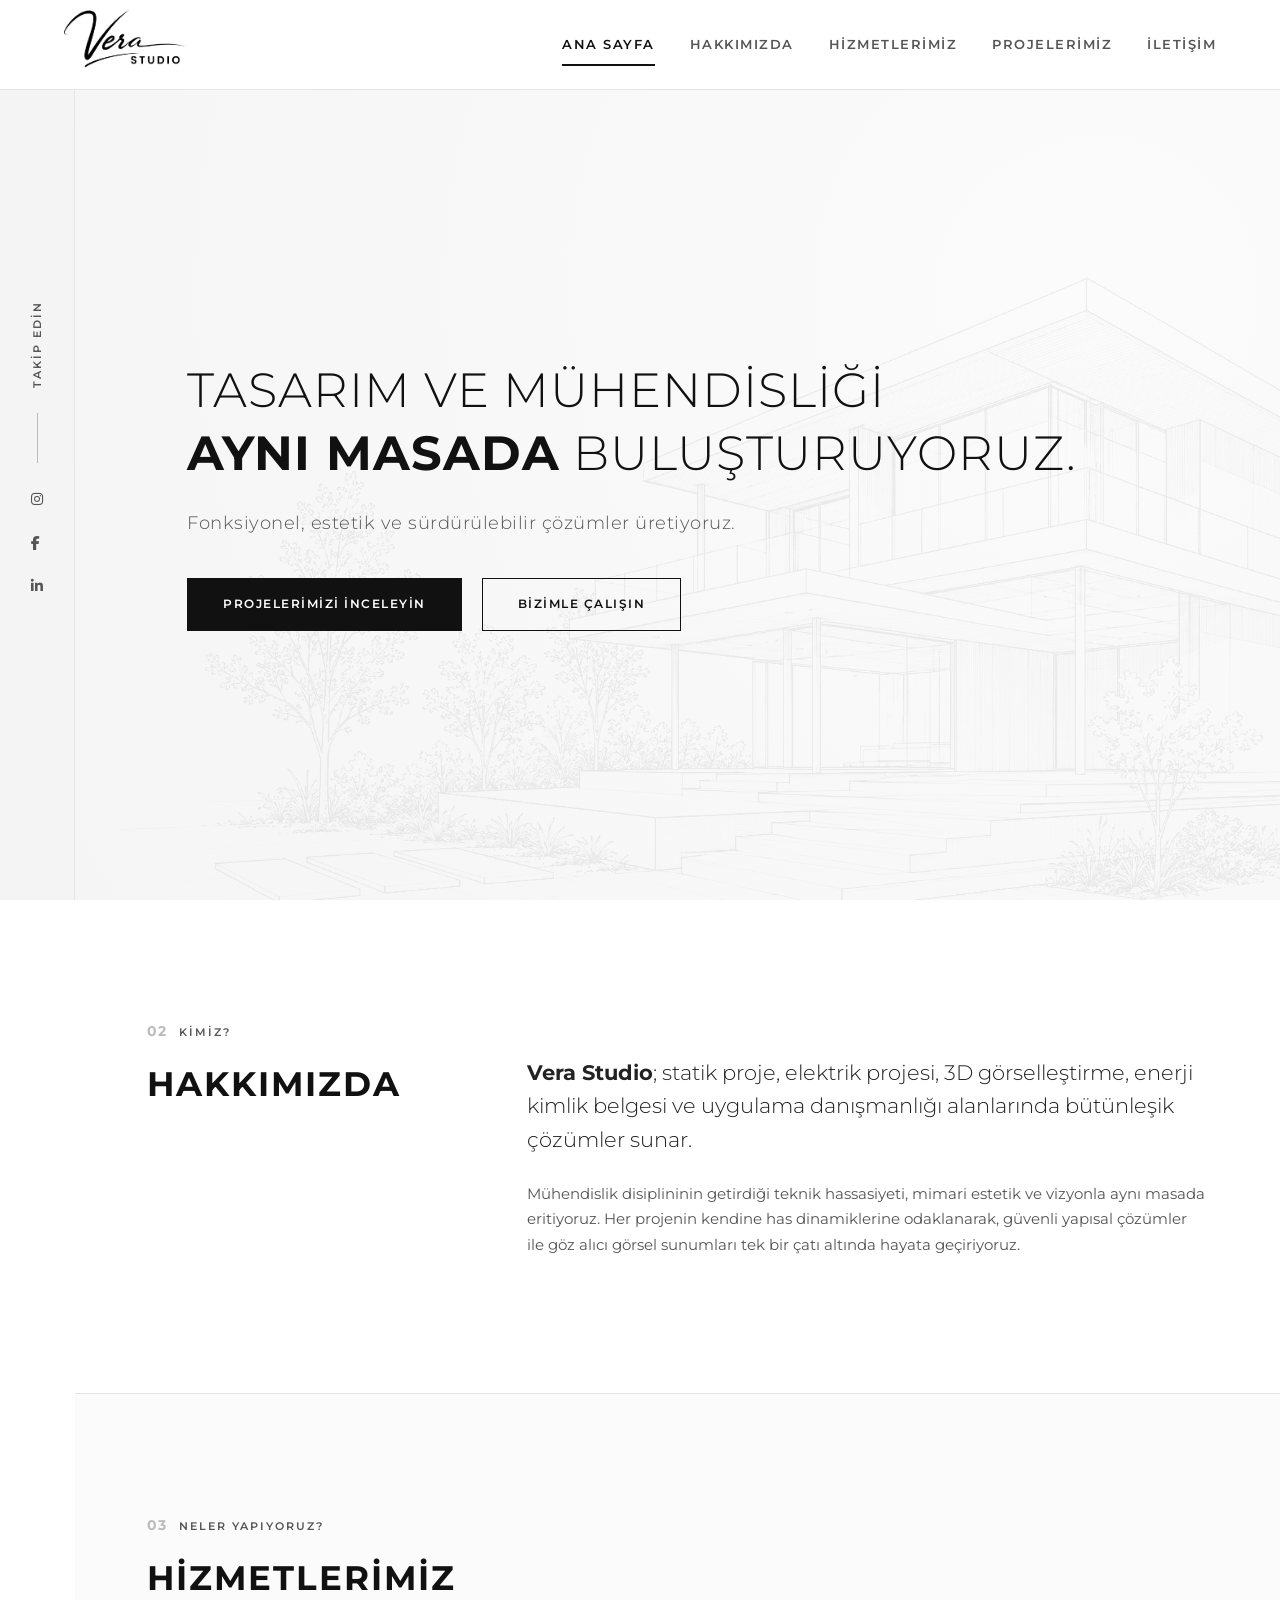
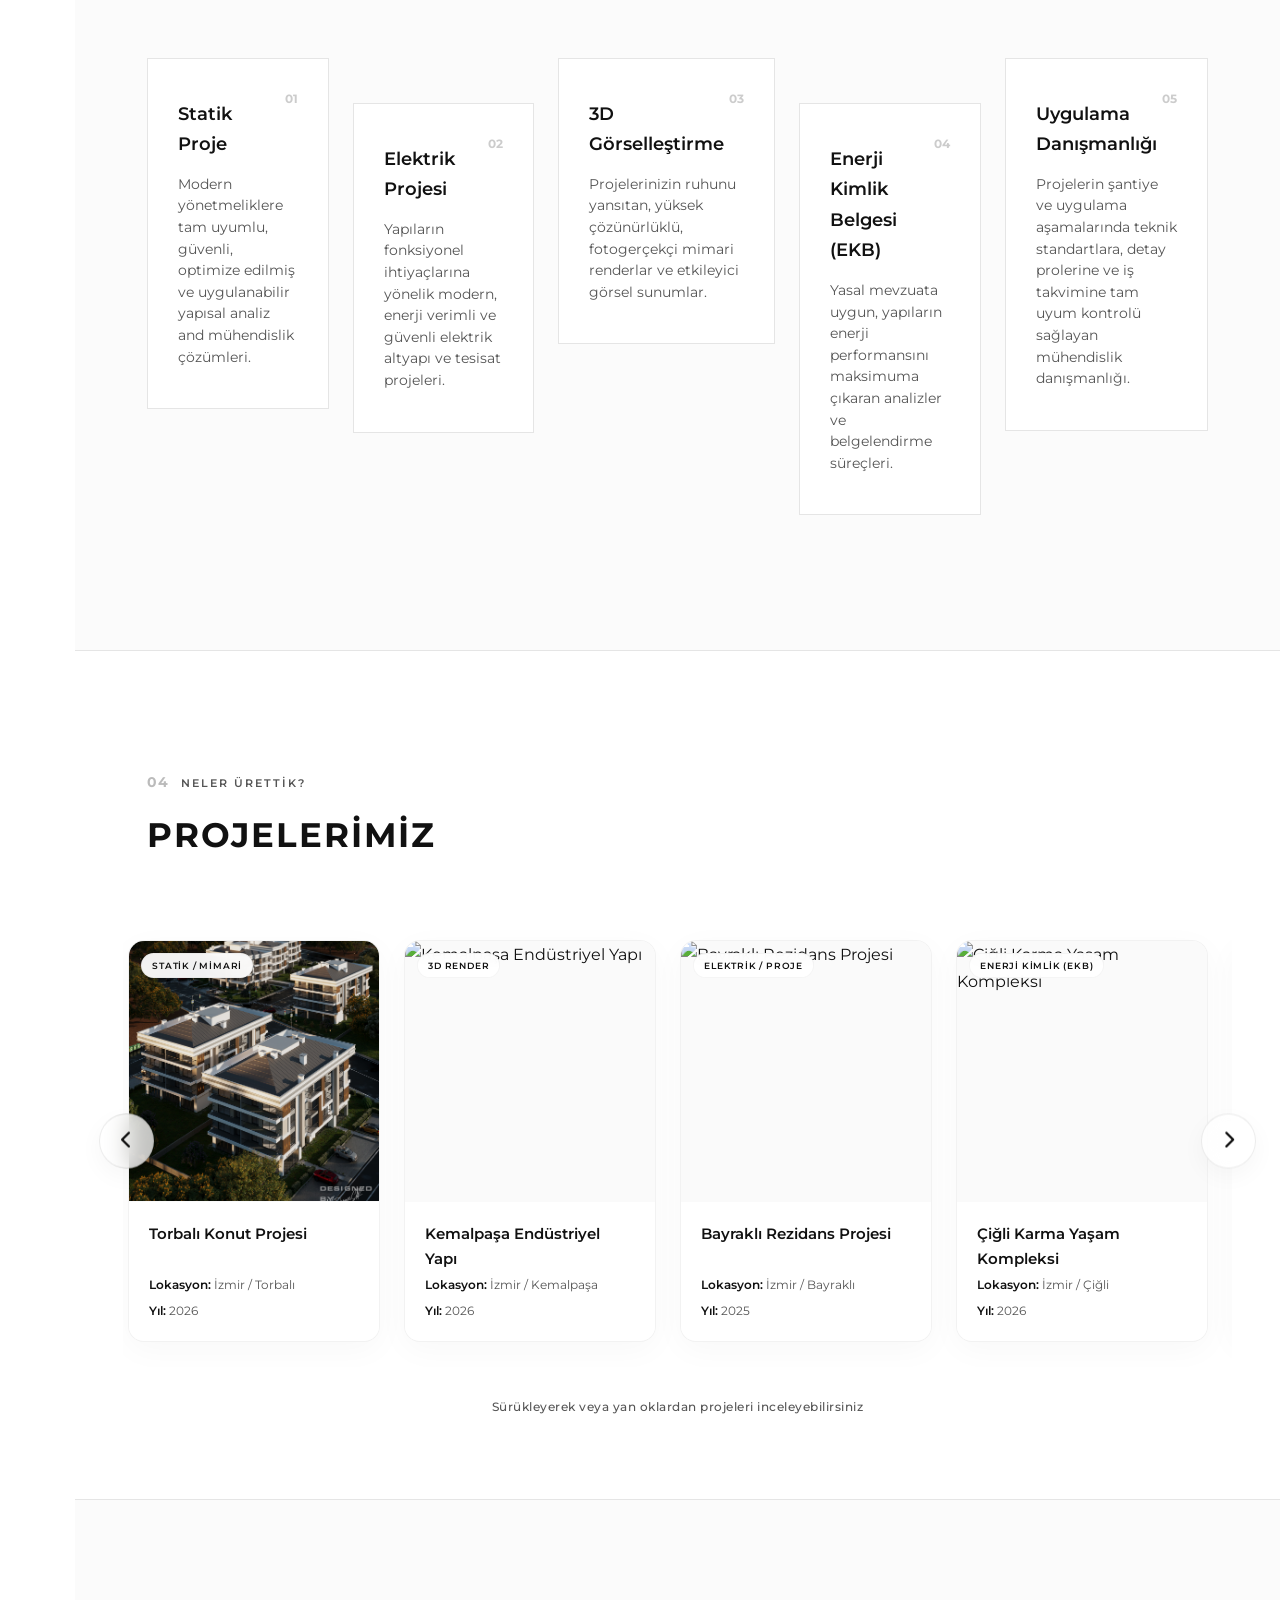
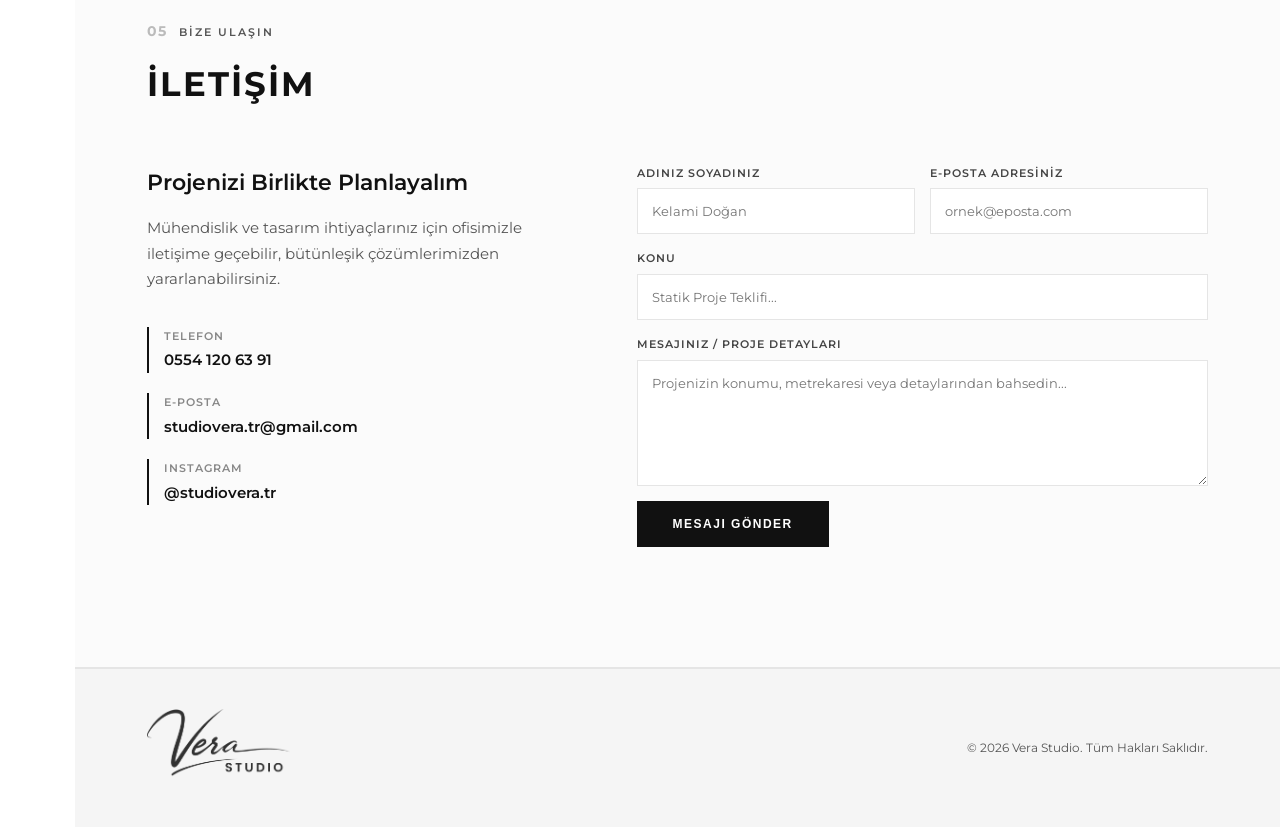
==== index.html @ e57bd996 "cera" ====
<!DOCTYPE html>
<html lang="tr">

<head>
    <meta charset="UTF-8">
    <meta name="viewport" content="width=device-width, initial-scale=1.0, maximum-scale=5.0, minimum-scale=1.0">
    <title>Vera Studio | Entegre Tasarım ve Mühendislik Çözümleri</title>
    <!-- Profesyonel Tipografi İçin Google Fonts -->
    <link rel="preconnect" href="https://fonts.googleapis.com">
    <link rel="preconnect" href="https://fonts.gstatic.com" crossorigin>
    <link href="https://fonts.googleapis.com/css2?family=Montserrat:wght=300;400;500;600;700&family=Playfair+Display:ital,wght@0,400;0,600;1,400&display=swap" rel="stylesheet">
    <!-- İkonlar İçin FontAwesome -->
    <link rel="stylesheet" href="https://cdnjs.cloudflare.com/ajax/libs/font-awesome/6.4.0/css/all.min.css">
    <!-- Harici CSS Bağlantısı -->
    <link rel="stylesheet" href="styles.css"> </head>

<body>
    <header class="navbar">
    <div class="navbar-container">
        <a href="#home" class="navbar-logo" id="logo-link"> 
            <img src="vera.png" alt="Vera Studio Logo" class="logo-img"> 
        </a>
        
        <nav class="navbar-menu"> 
            <a href="#home" class="active">Ana Sayfa</a> 
            <a href="#about">Hakkımızda</a> 
            <a href="#services">Hizmetlerimiz</a> 
            <a href="#projects">Projelerimiz</a> 
            <a href="#contact">İletişim</a> 
        </nav>

        <button class="hamburger" id="hamburger">
            <span></span>
            <span></span>
            <span></span>
        </button>
    </div>
</header>

   <nav class="mobile-menu" id="mobile-menu">
    <a href="#home">Ana Sayfa</a>
    <a href="#about">Hakkımızda</a>
    <a href="#services">Hizmetlerimiz</a>
    <a href="#projects">Projelerimiz</a>
    <a href="#contact">İletişim</a>
</nav>

<aside class="left-social-sidebar">
    <div class="sidebar-social-wrapper"> 
        <span>Takip Edin</span>
        <div class="divider"></div>
        <div class="social-icons"> 
            <a href="https://instagram.com/studiovera.tr" target="_blank"><i class="fa-brands fa-instagram"></i></a> 
            <a href="https://facebook.com" target="_blank"><i class="fa-brands fa-facebook-f"></i></a> 
            <a href="https://linkedin.com" target="_blank"><i class="fa-brands fa-linkedin-in"></i></a> 
        </div>
    </div>
</aside>
    <!-- Ana İçerik Alanı -->
    <main class="main-wrapper">
       <section id="home" class="hero-section hero-bg-container">
    <div class="hero-line-art">
        <img src="assets/genel/hero.png" alt="Vera Studio Line Art">
    </div>

    <div class="container hero-content relative-container">
        <h1>TASARIM VE MÜHENDİSLİĞİ <br><span class="highlight">AYNI MASADA</span> BULUŞTURUYORUZ.</h1>
        <p>Fonksiyonel, estetik ve sürdürülebilir çözümler üretiyoruz.</p>
        <div class="hero-actions"> 
            <a href="#projects" class="btn btn-primary">Projelerimizi İnceleyin</a> 
            <a href="#contact" class="btn btn-secondary">Bizimle Çalışın</a> 
        </div>
    </div>
</section>

        <!-- Hakkımızda Bölümü -->
        <section id="about" class="about-section">
            <div class="container">
                <div class="section-meta"> <span class="section-number">02</span> <span class="section-tagline">Kimiz?</span> </div>
                <div class="about-grid">
                    <div class="about-title-area">
                        <h2>HAKKIMIZDA</h2> </div>
                    <div class="about-text-area">
                        <p class="lead-text"> <strong>Vera Studio</strong>; statik proje, elektrik projesi, 3D görselleştirme, enerji kimlik belgesi ve uygulama danışmanlığı alanlarında bütünleşik çözümler sunar. </p>
                        <p> Mühendislik disiplininin getirdiği teknik hassasiyeti, mimari estetik ve vizyonla aynı masada eritiyoruz. Her projenin kendine has dinamiklerine odaklanarak, güvenli yapısal çözümler ile göz alıcı görsel sunumları tek bir çatı altında hayata geçiriyoruz. </p>
                    </div>
                </div>
            </div>
        </section>
        <!-- Hizmetlerimiz Bölümü -->
        <section id="services" class="services-section">
            <div class="container">
                <div class="section-meta"> <span class="section-number">03</span> <span class="section-tagline">Neler Yapıyoruz?</span> </div>
                <h2>HİZMETLERİMİZ</h2>
                <div class="services-grid">
                    <div class="service-card text-up">
                        <div class="service-icon">01</div>
                        <h3>Statik Proje</h3>
                        <p>Modern yönetmeliklere tam uyumlu, güvenli, optimize edilmiş ve uygulanabilir yapısal analiz and mühendislik çözümleri.</p>
                    </div>
                    <div class="service-card text-down">
                        <div class="service-icon">02</div>
                        <h3>Elektrik Projesi</h3>
                        <p>Yapıların fonksiyonel ihtiyaçlarına yönelik modern, enerji verimli ve güvenli elektrik altyapı ve tesisat projeleri.</p>
                    </div>
                    <div class="service-card text-up">
                        <div class="service-icon">03</div>
                        <h3>3D Görselleştirme</h3>
                        <p>Projelerinizin ruhunu yansıtan, yüksek çözünürlüklü, fotogerçekçi mimari renderlar ve etkileyici görsel sunumlar.</p>
                    </div>
                    <div class="service-card text-down">
                        <div class="service-icon">04</div>
                        <h3>Enerji Kimlik Belgesi (EKB)</h3>
                        <p>Yasal mevzuata uygun, yapıların enerji performansını maksimuma çıkaran analizler ve belgelendirme süreçleri.</p>
                    </div>
                    <div class="service-card text-up">
                        <div class="service-icon">05</div>
                        <h3>Uygulama Danışmanlığı</h3>
                        <p>Projelerin şantiye ve uygulama aşamalarında teknik standartlara, detay prolerine ve iş takvimine tam uyum kontrolü sağlayan mühendislik danışmanlığı.</p>
                    </div>
                </div>
            </div>
        </section>
        <!-- Projelerimiz Bölümü -->
           
             <section id="projects" class="projects-section">
            <div class="container-fluid-carousel">
                <div class="container-meta-wrapper">
                    <div class="section-meta"> <span class="section-number">04</span> <span class="section-tagline">Neler Ürettik?</span> </div>
                  
                      <h2>PROJELERİMİZ</h2> </div>
                <div class="carousel-master-container">
                    <button class="side-ctrl-btn left-arrow" id="prevBtn" aria-label="Önceki Projeler"> <i class="fa-solid fa-chevron-left"></i> </button>
                    <div class="carousel-viewport" id="carouselViewport">
                        <div class="carousel-track" id="projectTrack">
                            <div class="project-card-premium" data-id="p1" data-title="Torbalı Konut Projesi" data-category="Statik / Mimari" data-location="İzmir / Torbalı" data-year="2026" data-scope="Statik Modelleme & Cephe Vizyonu" data-desc="Bu projede modern deprem yönetmeliklerine tam uyumlu gelişmiş betonarme taşıyıcı sistem analizleri yapılmıştır. Eş zamanlı olarak estetik ve fonksiyonelliği harmanlayan cephe tasarımı geliştirilmiştir." data-images="assets/projects/p1/p1-1.png, assets/projects/p1/p1-2.png, assets/projects/p1/p1-3.png">
                                <div class="card-image-slot">
                                    <div class="premium-placeholder"></div> <span class="premium-tag">Statik / Mimari</span> </div>
                                <div class="card-details-slot">
                                    <h3>Torbalı Konut Projesi</h3>
                                    <div class="project-meta-specs">
                                        <div class="spec-item"><span class="spec-label">Lokasyon:</span> İzmir / Torbalı</div>
                                        <div class="spec-item"><span class="spec-label">Yıl:</span> 2026</div>
                                    </div>
                                    <div class="project-card-overlay"> <span class="btn-details">Detaylar</span> </div>
                                </div>
                            </div>
                            <div class="project-card-premium" data-id="p2" data-title="Kemalpaşa Endüstriyel Yapı" data-category="3D Render" data-location="İzmir / Kemalpaşa" data-year="2026" data-scope="Betonarme Analiz & Dış Cephe" data-desc="Endüstriyel tesis ihtiyaçlarına yönelik, geniş açıklıklara sahip optimize edilmiş taşıyıcı sistem tasarımı tamamlanmıştır. Corona ve Vray motorları kullanılarak fotogerçekçi çevre ve dış cephe görselleştirmeleri üretilmiştir." data-images="kemalpasa-1.jpg, kemalpasa-2.jpg">
                                <div class="card-image-slot">
                                    <div class="premium-placeholder"></div> <span class="premium-tag">3D Render</span> </div>
                                <div class="card-details-slot">
                                    <h3>Kemalpaşa Endüstriyel Yapı</h3>
                                    <div class="project-meta-specs">
                                        <div class="spec-item"><span class="spec-label">Lokasyon:</span> İzmir / Kemalpaşa</div>
                                        <div class="spec-item"><span class="spec-label">Yıl:</span> 2026</div>
                                    </div>
                                    <div class="project-card-overlay"> <span class="btn-details">Detaylar</span> </div>
                                </div>
                            </div>
                            <div class="project-card-premium" data-id="p3" data-title="Bayraklı Rezidans Projesi" data-category="Elektrik / Proje" data-location="İzmir / Bayraklı" data-year="2025" data-scope="Kuvvetli & Zayıf Akım Altyapısı" data-desc="Yüksek katlı rezidans bloğunun tüm kuvvetli akım, aydınlatma, yangın ihbar ve akıllı bina altyapı projeleri mühendislik standartlarına tam uyumlu ve enerji verimliliği odaklı olarak hazırlanmıştır." data-images="bayrakli-1.jpg">
                                <div class="card-image-slot">
                                    <div class="premium-placeholder"></div> <span class="premium-tag">Elektrik / Proje</span> </div>
                                <div class="card-details-slot">
                                    <h3>Bayraklı Rezidans Projesi</h3>
                                    <div class="project-meta-specs">
                                        <div class="spec-item"><span class="spec-label">Lokasyon:</span> İzmir / Bayraklı</div>
                                        <div class="spec-item"><span class="spec-label">Yıl:</span> 2025</div>
                                    </div>
                                    <div class="project-card-overlay"> <span class="btn-details">Detaylar</span> </div>
                                </div>
                            </div>
                            <div class="project-card-premium" data-id="p4" data-title="Çiğli Karma Yaşam Kompleksi" data-category="Enerji Kimlik (EKB)" data-location="İzmir / Çiğli" data-year="2026" data-scope="Bütünleşik EKB Belgelendirme" data-desc="Karma kullanımlı projenin yasal mevzuatlara tam uyumlu Enerji Kimlik Belgesi (EKB) süreçleri yönetilmiştir. Isı yalıtımı ve mekanik otomasyon sistemlerinin performans analizleri yapılarak belgelendirilmiştir." data-images="cigli-1.jpg, cigli-2.jpg, cigli-3.jpg, cigli-4.jpg">
                                <div class="card-image-slot">
                                    <div class="premium-placeholder"></div> <span class="premium-tag">Enerji Kimlik (EKB)</span> </div>
                                <div class="card-details-slot">
                                    <h3>Çiğli Karma Yaşam Kompleksi</h3>
                                    <div class="project-meta-specs">
                                        <div class="spec-item"><span class="spec-label">Lokasyon:</span> İzmir / Çiğli</div>
                                        <div class="spec-item"><span class="spec-label">Yıl:</span> 2026</div>
                                    </div>
                                    <div class="project-card-overlay"> <span class="btn-details">Detaylar</span> </div>
                                </div>
                            </div>
                            <div class="project-card-premium" data-id="p5" data-title="Balatçık Loft Yapısı" data-category="Uygulama / Mimari" data-location="İzmir / Balatçık" data-year="2025" data-scope="Şantiye Uygulama Danışmanlığı" data-desc="Tasarım aşamasından şantiye safhasına geçiş sürecinde; tüm detay projelerinin imalat standartlarına, statik raporlara ve mimari detaylara tam uyumu yerinde denetlenmiş ve teknik danışmanlık sağlanmıştır." data-images="balatcik-1.jpg, balatcik-2.jpg">
                                <div class="card-image-slot">
                                    <div class="premium-placeholder"></div> <span class="premium-tag">Uygulama / Mimari</span> </div>
                                <div class="card-details-slot">
                                    <h3>Balatçık Loft Yapısı</h3>
                                    <div class="project-meta-specs">
                                        <div class="spec-item"><span class="spec-label">Lokasyon:</span> İzmir / Balatçık</div>
                                        <div class="spec-item"><span class="spec-label">Yıl:</span> 2025</div>
                                    </div>
                                    <div class="project-card-overlay"> <span class="btn-details">Detaylar</span> </div>
                                </div>
                            </div>
                            <div class="project-card-premium" data-id="p6" data-title="Çamdibi Konsept Tasarımı" data-category="3D Görselleştirme" data-location="İzmir / Çamdibi" data-year="2026" data-scope="Fotogerçekçi İç & Dış Mekan Render" data-desc="Projenin tüm pazarlama faaliyetlerinde kullanılmak üzere üst düzey iç mekan mobilya yerleşimleri ve modern cephe malzeme detayları 3ds Max ve Corona Renderer ile kusursuzca modellenmiştir." data-images="camdibi-1.jpg, camdibi-2.jpg, camdibi-3.jpg">
                                <div class="card-image-slot">
                                    <div class="premium-placeholder"></div> <span class="premium-tag">3D Görselleştirme</span> </div>
                                <div class="card-details-slot">
                                    <h3>Çamdibi Konsept Tasarımı</h3>
                                    <div class="project-meta-specs">
                                        <div class="spec-item"><span class="spec-label">Lokasyon:</span> İzmir / Çamdibi</div>
                                        <div class="spec-item"><span class="spec-label">Yıl:</span> 2026</div>
                                    </div>
                                    <div class="project-card-overlay"> <span class="btn-details">Detaylar</span> </div>
                                </div>
                            </div>
                        </div>
                    </div>
                    <button class="side-ctrl-btn right-arrow" id="nextBtn" aria-label="Sonraki Projeler"> <i class="fa-solid fa-chevron-right"></i> </button>
                </div>
                <div class="carousel-footer-hint"> <span class="control-hint">Sürükleyerek veya yan oklardan projeleri inceleyebilirsiniz</span> </div>
            </div>
        </section>
        <!-- İletişim Bölümü -->
        <section id="contact" class="contact-section">
    <div class="container">
        <div class="section-meta"> <span class="section-number">05</span> <span class="section-tagline">Bize Ulaşın</span> </div>
        <h2>İLETİŞİM</h2>
        <div class="contact-wrapper">
            <div class="contact-details">
                <h3>Projenizi Birlikte Planlayalım</h3>
                <p>Mühendislik ve tasarım ihtiyaçlarınız için ofisimizle iletişime geçebilir, bütünleşik çözümlerimizden yararlanabilirsiniz.</p>
                <div class="contact-info-list">
                    <div class="info-item"> <span class="info-label">Telefon</span> <span class="info-value">0554 120 63 91</span> </div>
                    <div class="info-item"> <span class="info-label">E-posta</span> <span class="info-value">studiovera.tr@gmail.com</span> </div>
                    <div class="info-item"> <span class="info-label">Instagram</span> <span class="info-value">@studiovera.tr</span> </div>
                </div>
            </div>
            
            <div class="contact-form-container">
                <form class="contact-form" action="https://formsubmit.co/studiovera.tr@gmail.com" method="POST">
                    
                    <input type="hidden" name="_subject" value="Vera Studio'dan Yeni Mesaj!">
                    <input type="hidden" name="_template" value="table">
                    
                    <div class="form-row">
                        <div class="form-group">
                            <label>Adınız Soyadınız</label>
                            <input type="text" name="name" placeholder="Kelami Doğan" required> 
                        </div>
                        <div class="form-group">
                            <label>E-posta Adresiniz</label>
                            <input type="email" name="email" placeholder="ornek@eposta.com" required> 
                        </div>
                    </div>
                    <div class="form-group">
                        <label>Konu</label>
                        <input type="text" name="subject" placeholder="Statik Proje Teklifi..." required> 
                    </div>
                    <div class="form-group">
                        <label>Mesajınız / Proje Detayları</label>
                        <textarea name="message" rows="6" placeholder="Projenizin konumu, metrekaresi veya detaylarından bahsedin..." required></textarea>
                    </div>
                    <button type="submit" class="btn btn-submit">Mesajı Gönder</button>
                    <input type="hidden" name="_next" value="https://brilliant-hummingbird-2e0c9d.netlify.app/">
                    
                </form>
                </div>
        </div>
    </div>
</section>
        <!-- Footer -->
        <footer class="main-footer">
            <div class="footer-container">
                <div class="footer-logo"> <img src="vera.png" alt="Vera Studio Logo" class="footer-logo-img"> </div>
                <div class="footer-copyright">
                    <p>&copy; 2026 Vera Studio. Tüm Hakları Saklıdır.</p>
                </div>
            </div>
        </footer>
    </main>
    <!-- PREMIUM GENİŞ POPUP (MODAL) PENCERESİ -->
    <div class="project-premium-modal" id="premiumModal">
        <div class="modal-backdrop-overlay" onclick="closeProjectModal()"></div>
        <div class="modal-master-window">
            <button class="modal-close-trigger" onclick="closeProjectModal()" aria-label="Kapat"> <i class="fa-solid fa-xmark"></i> </button>
            <div class="modal-split-layout">
                <!-- SOL ALAN: KESİNTİSİZ RESİM GALERİSİ -->
                <div class="modal-gallery-zone">
                    <div class="modal-carousel-viewport" id="modalView">
                        <div class="modal-carousel-track" id="modalTrack">
                            <!-- JS dinamik resimleri buraya basacak -->
                        </div>
                    </div>
                    <button class="gallery-arrow-btn g-left" id="modalPrevBtn"><i class="fa-solid fa-chevron-left"></i></button>
                    <button class="gallery-arrow-btn g-right" id="modalNextBtn"><i class="fa-solid fa-chevron-right"></i></button>
                    <button class="gallery-play-pause-btn" id="modalPlayPauseBtn" title="Akışı Durdur/Başlat"> <i class="fa-solid fa-pause"></i> </button>
                </div>
                <!-- SAĞ ALAN: TÜRKÇE TEKNİK DETAY PANELİ -->
                <div class="modal-details-zone">
                    <div class="modal-header-meta"> <span class="modal-tag" id="modalCategory">-</span>
                        <h2 class="modal-main-title" id="modalTitle">-</h2> </div>
                    <div class="modal-technical-specs">
                        <div class="m-spec-row"> <span class="m-spec-label"><i class="fa-solid fa-location-dot"></i> Lokasyon:</span> <span class="m-spec-value" id="modalLocation">-</span> </div>
                        <div class="m-spec-row"> <span class="m-spec-label"><i class="fa-solid fa-calendar-days"></i> Yıl:</span> <span class="m-spec-value" id="modalYear">-</span> </div>
                        <div class="m-spec-row"> <span class="m-spec-label"><i class="fa-solid fa-layer-group"></i> Kapsam:</span> <span class="m-spec-value" id="modalScope">-</span> </div>
                    </div>
                    <div class="modal-text-description">
                        <h3>Proje Hakkında</h3>
                        <p id="modalDescription">-</p>
                    </div>
                </div>
            </div>
        </div>
    </div>
    <script>
        
        // --- 1. DİNAMİK GÖRSEL YÜKLEME MOTORU ---
    document.addEventListener("DOMContentLoaded", function() {
        const cards = document.querySelectorAll('.project-card-premium');
        
        cards.forEach(card => {
            const imageList = card.getAttribute('data-images');
            const placeholder = card.querySelector('.premium-placeholder');
            
            if (imageList && placeholder) {
                const firstImage = imageList.split(',')[0].trim();
                
                // Placeholder'ı DOM'dan tamamen siliyoruz (boşluk kalmasın diye)
                placeholder.remove();
                
                const img = document.createElement('img');
                img.src = firstImage;
                img.className = 'project-img';
                img.alt = card.getAttribute('data-title') || "Proje Görseli";
                
                // Resmi slotun en başına ekle
                const imageSlot = card.querySelector('.card-image-slot');
                imageSlot.prepend(img); // prepend ile en başa ekliyoruz
            }
        });
    });
        
        // --- NAVBAR SCROLL KONTROLÜ ---
        window.addEventListener('scroll', function () {
            const navbar = document.querySelector('.navbar');
            if (window.scrollY > 50) {
                navbar.classList.add('scrolled');
            }
            else {
                navbar.classList.remove('scrolled');
            }
        });
        // --- ANA SAYFA KARUSEL DÖNGÜSÜ ---
        const view = document.getElementById('carouselViewport');
        const track = document.getElementById('projectTrack');
        const prevBtn = document.getElementById('prevBtn');
        const nextBtn = document.getElementById('nextBtn');
        let originalCards = Array.from(track.children);
        let cardCount = originalCards.length;
        originalCards.forEach(card => {
            track.appendChild(card.cloneNode(true));
        });
        for (let i = cardCount - 1; i >= 0; i--) {
            track.insertBefore(originalCards[i].cloneNode(true), track.firstChild);
        }
        let isDragging = false
            , startX, initialScrollLeft, autoScrollTimer = null
            , resumeTimer = null
            , isTransitioning = false;

        function getCardWidth() {
            const firstCard = track.querySelector('.project-card-premium');
            return firstCard ? firstCard.getBoundingClientRect().width + 24 : 252;
        }

        function initPosition() {
            view.scrollLeft = cardCount * getCardWidth();
        }
        window.addEventListener('load', initPosition);
        window.addEventListener('resize', initPosition);

        function checkInfiniteBounds() {
            const cardWidth = getCardWidth();
            const currentScroll = view.scrollLeft;
            const minBounds = cardCount * cardWidth;
            if (currentScroll >= (cardCount * 2 * cardWidth)) {
                view.scrollLeft = currentScroll - minBounds;
            }
            else if (currentScroll <= (cardWidth * 0.5)) {
                view.scrollLeft = currentScroll + minBounds;
            }
        }

        function startAutoScroll() {
            stopAutoScroll();
            autoScrollTimer = setInterval(() => {
                if (!isDragging && !isTransitioning) {
                    view.scrollLeft += 1;
                    checkInfiniteBounds();
                }
            }, 25);
        }

        function stopAutoScroll() {
            if (autoScrollTimer) {
                clearInterval(autoScrollTimer);
                autoScrollTimer = null;
            }
        }

        function triggerResumeDelay() {
            if (resumeTimer) clearTimeout(resumeTimer);
            resumeTimer = setTimeout(() => {
                if (!view.matches(':hover') && !isDragging) startAutoScroll();
            }, 2000);
        }
        view.addEventListener('mouseenter', stopAutoScroll);
        view.addEventListener('mouseleave', () => {
            if (!isDragging) startAutoScroll();
        });
        view.addEventListener('scroll', () => {
            if (isDragging) checkInfiniteBounds();
        });
        nextBtn.addEventListener('click', () => {
            if (isTransitioning) return;
            stopAutoScroll();
            isTransitioning = true;
            view.scrollTo({
                left: view.scrollLeft + getCardWidth()
                , behavior: 'smooth'
            });
            setTimeout(() => {
                checkInfiniteBounds();
                isTransitioning = false;
                triggerResumeDelay();
            }, 450);
        });
        prevBtn.addEventListener('click', () => {
            if (isTransitioning) return;
            stopAutoScroll();
            isTransitioning = true;
            view.scrollTo({
                left: view.scrollLeft - getCardWidth()
                , behavior: 'smooth'
            });
            setTimeout(() => {
                checkInfiniteBounds();
                isTransitioning = false;
                triggerResumeDelay();
            }, 450);
        });
        view.addEventListener('mousedown', (e) => {
            isDragging = true;
            stopAutoScroll();
            view.classList.add('grabbing');
            startX = e.pageX - view.offsetLeft;
            initialScrollLeft = view.scrollLeft;
        });
        window.addEventListener('mouseup', () => {
            if (!isDragging) return;
            isDragging = false;
            view.classList.remove('grabbing');
            checkInfiniteBounds();
            triggerResumeDelay();
        });
        view.addEventListener('mousemove', (e) => {
            if (!isDragging) return;
            const x = e.pageX - view.offsetLeft;
            view.scrollLeft = initialScrollLeft - (x - startX) * 1.5;
        });
        setTimeout(startAutoScroll, 500);
        // --- POPUP VE GALERİ DÖNGÜ MOTORU ---
        const modal = document.getElementById('premiumModal');
        const mView = document.getElementById('modalView');
        const mTrack = document.getElementById('modalTrack');
        const mPlayPauseBtn = document.getElementById('modalPlayPauseBtn');
        const mCloseBtn = document.getElementById('modalCloseBtn'); // Çarpı butonu ID'si
        const mNextBtn = document.getElementById('modalNextBtn');
        const mPrevBtn = document.getElementById('modalPrevBtn');
        let modalAutoPlay = true
            , modalLoopTimer = null
            , mTransitioning = false
            , imgCount = 3;
        // Kart tıklama olayı
        document.addEventListener('click', function (e) {
            const card = e.target.closest('.project-card-premium');
            if (card && !isDragging) {
                openProjectModal(card);
            }
        });

        function openProjectModal(card) {
            document.getElementById('modalTitle').innerText = card.getAttribute('data-title');
            document.getElementById('modalCategory').innerText = card.getAttribute('data-category');
            document.getElementById('modalLocation').innerText = card.getAttribute('data-location');
            document.getElementById('modalYear').innerText = card.getAttribute('data-year');
            document.getElementById('modalScope').innerText = card.getAttribute('data-scope');
            document.getElementById('modalDescription').innerText = card.getAttribute('data-desc');
            mTrack.innerHTML = '';
            // --- YENİ: DİNAMİK RESİM MANTIĞI ---
            const rawImages = card.getAttribute('data-images');
            // Eğer resim girilmemişse boş kalmaması için yer tutucu atıyoruz
            const images = rawImages ? rawImages.split(',') : ['placeholder.jpg'];
            imgCount = images.length;
            let slideTemplates = '';
            images.forEach((imgUrl, index) => {
                // Sadece birden fazla resim varsa sayaç gösterilsin
                let counterHTML = imgCount > 1 ? `<span class="img-counter-tag">Görsel ${index + 1} / ${imgCount}</span>` : '';
                slideTemplates += `
            <div class="modal-img-slide">
                <img src="${imgUrl.trim()}" alt="Proje Görseli ${index + 1}" class="modal-real-img">
                ${counterHTML}
            </div>`;
            });
            // Sonsuz döngü kurgusunu korumak için slaytları 3 kez çoğaltıyoruz
            for (let k = 0; k < 3; k++) {
                mTrack.insertAdjacentHTML('beforeend', slideTemplates);
            }
            // -----------------------------------
            modal.classList.add('show-active');
            document.body.style.overflow = 'hidden';
            setTimeout(() => {
                const slideWidth = mView.getBoundingClientRect().width;
                mView.scrollLeft = imgCount * slideWidth;
                // --- YENİ: TEK RESİM KONTROLÜ ---
                if (imgCount <= 1) {
                    // Tek resim varsa kontrolleri gizle ve otomatik oynatmayı kapat
                    if (mNextBtn) mNextBtn.style.display = 'none';
                    if (mPrevBtn) mPrevBtn.style.display = 'none';
                    if (mPlayPauseBtn) mPlayPauseBtn.style.display = 'none';
                    modalAutoPlay = false;
                }
                else {
                    // Birden fazla resim varsa kontrolleri göster ve otomatik oynatmayı başlat
                    if (mNextBtn) mNextBtn.style.display = 'flex';
                    if (mPrevBtn) mPrevBtn.style.display = 'flex';
                    if (mPlayPauseBtn) mPlayPauseBtn.style.display = 'flex';
                    modalAutoPlay = true;
                    if (mPlayPauseBtn) mPlayPauseBtn.innerHTML = '<i class="fa-solid fa-pause"></i>';
                    startModalAutoScroll();
                }
                // ---------------------------------
            }, 100);
        }
        // --- MODAL KAPATMA FONKSİYONU ---
        function closeProjectModal() {
            modal.classList.remove('show-active');
            document.body.style.overflow = '';
            stopModalAutoScroll();
        }
        // Çarpı (X) ile kapatma
        if (mCloseBtn) mCloseBtn.addEventListener('click', closeProjectModal);
        // ESC ile kapatma
        document.addEventListener('keydown', (e) => {
            if (e.key === 'Escape' && modal.classList.contains('show-active')) {
                closeProjectModal();
            }
        });
        // --- MODAL GALERİ KONTROLLERİ ---
        function checkModalBounds() {
            // imgCount'un sıfır olma ihtimaline karşı güvenlik (hata vermemesi için)
            if (imgCount === 0) return;
            const w = mView.getBoundingClientRect().width;
            if (mView.scrollLeft >= (imgCount * 2 * w)) {
                mView.scrollLeft -= (imgCount * w);
            }
            else if (mView.scrollLeft <= (w * 0.5)) {
                mView.scrollLeft += (imgCount * w);
            }
        }

        function startModalAutoScroll() {
            stopModalAutoScroll();
            modalLoopTimer = setInterval(() => {
                if (modalAutoPlay && !mTransitioning && imgCount > 1) {
                    mTransitioning = true;
                    mView.scrollTo({
                        left: mView.scrollLeft + mView.getBoundingClientRect().width
                        , behavior: 'smooth'
                    });
                    setTimeout(() => {
                        checkModalBounds();
                        mTransitioning = false;
                    }, 500);
                }
            }, 3000);
        }

        function stopModalAutoScroll() {
            if (modalLoopTimer) {
                clearInterval(modalLoopTimer);
                modalLoopTimer = null;
            }
        }
        if (mNextBtn) {
            mNextBtn.addEventListener('click', () => {
                if (mTransitioning || imgCount <= 1) return;
                mTransitioning = true;
                mView.scrollTo({
                    left: mView.scrollLeft + mView.getBoundingClientRect().width
                    , behavior: 'smooth'
                });
                setTimeout(() => {
                    checkModalBounds();
                    mTransitioning = false;
                }, 500);
            });
        }
        if (mPrevBtn) {
            mPrevBtn.addEventListener('click', () => {
                if (mTransitioning || imgCount <= 1) return;
                mTransitioning = true;
                mView.scrollTo({
                    left: mView.scrollLeft - mView.getBoundingClientRect().width
                    , behavior: 'smooth'
                });
                setTimeout(() => {
                    checkModalBounds();
                    mTransitioning = false;
                }, 500);
            });
        }
        if (mPlayPauseBtn) {
            mPlayPauseBtn.addEventListener('click', () => {
                if (imgCount <= 1) return; // Tek resimde buton tıklamasını da engelle
                modalAutoPlay = !modalAutoPlay;
                if (modalAutoPlay) {
                    mPlayPauseBtn.innerHTML = '<i class="fa-solid fa-pause"></i>';
                    startModalAutoScroll();
                }
                else {
                    mPlayPauseBtn.innerHTML = '<i class="fa-solid fa-play"></i>';
                    stopModalAutoScroll();
                }
            });
        }
        
        // Hamburher MEnü
       
    const hamburger = document.getElementById('hamburger');
    const mobileMenu = document.getElementById('mobile-menu');
    const menuLinks = document.querySelectorAll('.mobile-menu a');
    const logoLink = document.getElementById('logo-link');

    // 1. Aktif çizgiyi doğru sayfaya koyan fonksiyon
    function updateActiveLink() {
        // Mevcut URL'deki hash (#about gibi) kısmını al
        const hash = window.location.hash || "#home";
        
        menuLinks.forEach(link => {
            link.classList.remove('active-menu-link');
            if (link.getAttribute('href') === hash) {
                link.classList.add('active-menu-link');
            }
        });
    }

    // 2. Hamburger butonu kontrolü
    hamburger.addEventListener('click', function() {
        mobileMenu.classList.toggle('active');
        hamburger.classList.toggle('active');
    });

    // 3. Linklere tıklanınca menüyü kapat ve güncellemeyi tetikle
    menuLinks.forEach(link => {
        link.addEventListener('click', function() {
            mobileMenu.classList.remove('active');
            hamburger.classList.remove('active');
            
            // Sayfa geçişi sırasında çizgi güncellensin
            setTimeout(updateActiveLink, 50); 
        });
    });

    // 4. Logo'ya tıklandığında menüyü kapat ve ana sayfayı aktif yap
    if (logoLink) {
        logoLink.addEventListener('click', function() {
            mobileMenu.classList.remove('active');
            hamburger.classList.remove('active');
            setTimeout(updateActiveLink, 50);
        });
    }

    // Sayfa her yüklendiğinde (veya F5 atıldığında) çizgiyi kontrol et
    window.addEventListener('load', updateActiveLink);
    window.addEventListener('hashchange', updateActiveLink);

    </script>
</body>

</html>
---- styles.css ----
/* --- Profesyonel Mimari Tasarım Temelleri ve Değişkenler --- */

:root {
    --color-bg: #ffffff;
    --color-bg-alt: #fbfbfb;
    --color-sidebar-bg: #f4f4f4;
    --color-text-dark: #111111;
    --color-text-muted: #555555;
    --color-border: #e5e5e5;
    --font-sans: 'Montserrat', sans-serif;
    --font-serif: 'Playfair Display', serif;
    --transition-smooth: all 0.5s cubic-bezier(0.25, 1, 0.5, 1);
}


/* Mobil cihazlar için temel sigorta kodları */

body {
    overflow-x: hidden;
    /* Yan kaydırmaları tamamen engeller */
    width: 100%;
}

img {
    max-width: 100%;
    /* Resimlerin ekrandan taşmasını engeller */
    height: auto;
}

* {
    margin: 0;
    padding: 0;
    box-sizing: border-box;
}

html {
    scroll-behavior: smooth;
}

body {
    font-family: var(--font-sans);
    background-color: var(--color-bg);
    color: var(--color-text-dark);
    line-height: 1.7;
}


/* --- NAVBAR VE DIKEY SOSYAL BAR MIMARISI --- */

.navbar {
    position: fixed;
    top: 0;
    left: 0;
    width: 100%;
    height: 90px;
    background-color: rgba(255, 255, 255, 0.95);
    backdrop-filter: blur(10px);
    -webkit-backdrop-filter: blur(10px);
    border-bottom: 1px solid var(--color-border);
    display: flex;
    align-items: center;
    z-index: 1000;
    transition: var(--transition-smooth);
}

.navbar.scrolled {
    height: 65px;
    background-color: rgba(255, 255, 255, 0.98);
    box-shadow: 0 10px 30px rgba(0, 0, 0, 0.04);
}

.navbar-container {
    width: 90%;
    max-width: 1400px;
    margin: 0 auto;
    display: flex;
    justify-content: space-between;
    align-items: center;
}

.navbar-logo .logo-img {
    max-height: 60px;
    width: auto;
    transition: var(--transition-smooth);
}

.navbar.scrolled .navbar-logo .logo-img {
    max-height: 50px;
}

.navbar-menu {
    display: flex;
    gap: 35px;
}

.navbar-menu a {
    color: var(--color-text-muted);
    text-decoration: none;
    font-size: 13px;
    font-weight: 600;
    text-transform: uppercase;
    letter-spacing: 1.5px;
    position: relative;
    padding: 10px 0;
    transition: var(--transition-smooth);
}

.navbar-menu a::after {
    content: '';
    position: absolute;
    bottom: 0;
    left: 0;
    width: 0;
    height: 2px;
    background-color: var(--color-text-dark);
    transition: var(--transition-smooth);
}

.navbar-menu a:hover::after,
.navbar-menu a.active::after {
    width: 100%;
}

.navbar-menu a:hover,
.navbar-menu a.active {
    color: var(--color-text-dark);
}

.left-social-sidebar {
    position: fixed;
    top: 0;
    left: 0;
    width: 75px;
    height: 100vh;
    background-color: var(--color-sidebar-bg);
    border-right: 1px solid var(--color-border);
    display: flex;
    align-items: center;
    justify-content: center;
    z-index: 999;
}

.sidebar-social-wrapper {
    display: flex;
    flex-direction: column;
    align-items: center;
    gap: 25px;
}

.sidebar-social-wrapper span {
    font-size: 11px;
    font-weight: 600;
    color: var(--color-text-muted);
    letter-spacing: 2px;
    text-transform: uppercase;
    writing-mode: vertical-lr;
    transform: rotate(180deg);
    white-space: nowrap;
}

.sidebar-social-wrapper .divider {
    width: 1px;
    height: 50px;
    background-color: #bbb;
}

.social-icons {
    display: flex;
    flex-direction: column;
    gap: 20px;
}

.social-icons a {
    color: var(--color-text-muted);
    font-size: 14px;
    transition: var(--transition-smooth);
}

.social-icons a:hover {
    color: var(--color-text-dark);
    transform: translateY(-3px);
}

.main-wrapper {
    margin-left: 75px;
    padding-top: 90px;
    width: calc(100% - 75px);
    min-height: 100vh;
    position: relative;
}

.container {
    width: 88%;
    max-width: 1140px;
    margin: 0 auto;
    padding: 120px 0;
}

.section-meta {
    display: flex;
    align-items: center;
    gap: 12px;
    margin-bottom: 12px;
}

.section-number {
    font-size: 14px;
    font-weight: 700;
    color: #bbb;
    letter-spacing: 1px;
}

.section-tagline {
    font-size: 11px;
    font-weight: 600;
    color: var(--color-text-muted);
    text-transform: uppercase;
    letter-spacing: 2px;
}

h2 {
    font-size: 34px;
    font-weight: 700;
    letter-spacing: 2px;
    margin-bottom: 50px;
}


/* Hamburger Butonu ve Mobil Menü Stilleri */

.hamburger {
    display: none;
    cursor: pointer;
    background: none;
    border: none;
    z-index: 1000;
    padding: 10px;
}

.hamburger span {
    display: block;
    width: 25px;
    height: 2px;
    background: var(--color-text-dark);
    margin: 5px 0;
    transition: 0.3s;
}

.mobile-menu {
    position: fixed;
    top: 0;
    right: -100%;
    width: 100%;
    height: 100vh;
    background: var(--color-bg);
    display: flex;
    flex-direction: column;
    justify-content: center;
    align-items: center;
    transition: 0.4s ease-in-out;
    z-index: 999;
}

.mobile-menu.active {
    right: 0;
}

.mobile-menu a {
    font-size: 24px;
    margin: 20px 0;
    color: var(--color-text-dark);
    text-decoration: none;
    font-weight: 300;
}

.mobile-menu a {
    font-size: 13px;
    /* Masaüstü ile aynı boyut */
    font-weight: 600;
    /* Masaüstü ile aynı ağırlık */
    text-transform: uppercase;
    /* Büyük harf */
    letter-spacing: 1.5px;
    /* Harf aralığı aynı */
    color: var(--color-text-muted);
    /* Pasif renk */
    text-decoration: none;
    font-family: var(--font-sans);
    position: relative;
    padding: 10px 0;
    transition: var(--transition-smooth);
}

.mobile-menu a.active-menu-link {
    color: var(--color-text-dark);
    /* Aktif olunca koyulaşır */
}


/* Aktif linkin altındaki çizgi stili */

.mobile-menu a.active-menu-link::after {
    content: "";
    position: absolute;
    bottom: 0;
    left: 50%;
    /* Çizgiyi ortalamak için */
    transform: translateX(-50%);
    /* Ortalamayı sabitlemek için */
    width: 30px;
    /* Çizginin uzunluğunu istediğin gibi ayarlayabilirsin */
    height: 2px;
    background-color: var(--color-text-dark);
}


/* Hero Üst Alan */

.hero-section {
    height: calc(100vh - 90px);
    display: flex;
    align-items: center;
    background: radial-gradient(circle at 85% 25%, #fbfbfb 0%, #f5f5f5 100%);
    position: relative;
    overflow: hidden; /* Taşmaları kesinlikle engeller */
}

/* Line Art Çiziminin Ayarları */
.hero-line-art {
    position: absolute;
    bottom: -5%;
    right: 0;
    height: 105%;
    width: auto;
    opacity: 0.06;
    z-index: 0;
    pointer-events: none;
    /* Görselin kendi içindeki hizalaması */
    display: flex;
    justify-content: flex-end;
}

.hero-line-art img {
    height: 100%;
    width: auto;
    object-fit: contain; /* Görseli orantılı sığdırır */
    object-position: bottom right; /* Sağ alt köşeye hizalar */
}

/* Yazı ve Butonların Katmanı */
.hero-content {
    position: relative;
    z-index: 2; /* Görselin üstünde kalmayı garantiler */
    padding: 0 40px; /* İçerideki metinlerin kenardan boşluk almasını sağlar */
}

.hero-content h1 {
    font-size: 48px;
    font-weight: 300;
    letter-spacing: 1px;
    line-height: 1.3;
    margin-bottom: 24px;
}

.hero-content .highlight {
    font-weight: 700;
    color: var(--color-primary); /* Varsa ana renk değişkenin */
}

.hero-content p {
    font-size: 18px;
    color: var(--color-text-muted);
    font-weight: 300;
    letter-spacing: 0.5px;
    margin-bottom: 40px;
    max-width: 650px;
}

.hero-actions {
    display: flex;
    gap: 20px;
}
/* Buton Dünyası */

.btn {
    display: inline-block;
    padding: 15px 35px;
    font-size: 12px;
    font-weight: 600;
    text-transform: uppercase;
    letter-spacing: 1.5px;
    text-decoration: none;
    border: 1px solid var(--color-text-dark);
    transition: var(--transition-smooth);
}

.btn-primary {
    background-color: var(--color-text-dark);
    color: #ffffff;
}

.btn-primary:hover {
    background-color: transparent;
    color: var(--color-text-dark);
}

.btn-secondary {
    background-color: transparent;
    color: var(--color-text-dark);
}

.btn-secondary:hover {
    background-color: var(--color-text-dark);
    color: #ffffff;
}


/* Hakkımızda */

.about-section {
    background-color: var(--color-bg);
    border-bottom: 1px solid var(--color-border);
}

.about-grid {
    display: grid;
    grid-template-columns: 1fr 2fr;
    gap: 40px;
}

.about-text-area .lead-text {
    font-size: 21px;
    font-weight: 300;
    line-height: 1.6;
    color: #222;
    margin-bottom: 24px;
}

.about-text-area p {
    font-size: 15px;
    color: var(--color-text-muted);
    margin-bottom: 16px;
}


/* Hizmetlerimiz */

.services-section {
    background-color: var(--color-bg-alt);
    border-bottom: 1px solid var(--color-border);
    padding-bottom: 60px;
}

.services-grid {
    display: grid;
    grid-template-columns: repeat(5, 1fr);
    gap: 24px;
    align-items: start;
}

.services-grid .service-card {
    background-color: var(--color-bg);
    padding: 40px 30px;
    border: 1px solid var(--color-border);
    position: relative;
    display: flex;
    flex-direction: column;
    justify-content: flex-start;
    min-height: 280px;
    transition: var(--transition-smooth);
}

.services-grid .text-up {
    transform: translateY(0);
}

.services-grid .text-down {
    transform: translateY(45px);
}

.services-grid .text-up:hover {
    transform: translateY(-8px);
    box-shadow: 0 15px 40px rgba(0, 0, 0, 0.04);
    border-color: var(--color-text-dark);
}

.services-grid .text-down:hover {
    transform: translateY(37px);
    box-shadow: 0 15px 40px rgba(0, 0, 0, 0.04);
    border-color: var(--color-text-dark);
}

.service-card h3 {
    font-size: 18px;
    font-weight: 600;
    margin-bottom: 14px;
    padding-right: 20px;
    color: var(--color-text-dark);
}

.service-card p {
    font-size: 13.5px;
    color: var(--color-text-muted);
    line-height: 1.6;
}

.service-icon {
    font-size: 12px;
    font-weight: 700;
    color: #ccc;
    position: absolute;
    top: 30px;
    right: 30px;
}


/* --- PROJELER KARUSEL ALANI VE PREMIUM KART DÜZENİ --- */

.projects-section {
    background-color: var(--color-bg);
    border-bottom: 1px solid var(--color-border);
}

.container-fluid-carousel {
    width: 100%;
    padding: 120px 0 80px 0;
    position: relative;
}

.container-meta-wrapper {
    width: 88%;
    max-width: 1140px;
    margin: 0 auto;
}

.carousel-master-container {
    position: relative;
    width: 100%;
    margin-top: 40px;
    padding: 0 4%;
}

.carousel-viewport {
    width: 100%;
    max-width: 1140px;
    margin: 0 auto;
    overflow-x: auto;
    overflow-y: hidden;
    scroll-behavior: auto;
    cursor: pointer;
    perspective: 1400px;
    scrollbar-width: none;
    -ms-overflow-style: none;
}

.carousel-viewport::-webkit-scrollbar {
    display: none;
}

.carousel-viewport.grabbing {
    cursor: grabbing;
}

.carousel-track {
    display: flex;
    gap: 24px;
    width: max-content;
    padding: 25px 10px;
}


/* Premium Kart Taşıyıcı Gövdesi */

.project-card-premium {
    width: calc((1140px - (24px * 4)) / 5);
    min-width: 215px;
    background-color: var(--color-bg);
    border-radius: 16px;
    border: 1px solid rgba(0, 0, 0, 0.05);
    overflow: hidden;
    display: flex;
    flex-direction: column;
    box-shadow: 0 8px 32px rgba(0, 0, 0, 0.03);
    transform-style: preserve-3d;
    transition: transform 0.45s cubic-bezier(0.25, 1, 0.5, 1), box-shadow 0.45s cubic-bezier(0.25, 1, 0.5, 1), border-color 0.45s ease;
}

.project-card-premium:hover {
    transform: translateY(-10px) scale(1.02);
    box-shadow: 0 20px 45px rgba(0, 0, 0, 0.08);
    border-color: var(--color-text-dark);
}

.card-image-slot {
    position: relative;
    width: 100%;
    height: 260px;
    overflow: hidden;
    background-color: #fafafa;
    display: flex;        /* Ekledik */
    flex-direction: column; /* Ekledik */
}

.premium-placeholder {
    width: 100%;
    height: 100%;
    background: linear-gradient(135deg, #f6f6f6 0%, #ebebeb 100%);
}

.premium-tag {
    position: absolute;
    top: 12px;
    left: 12px;
    background-color: rgba(255, 255, 255, 0.94);
    backdrop-filter: blur(6px);
    -webkit-backdrop-filter: blur(6px);
    padding: 4px 10px;
    font-size: 9px;
    font-weight: 600;
    text-transform: uppercase;
    letter-spacing: 0.8px;
    border-radius: 20px;
    border: 1px solid rgba(0, 0, 0, 0.04);
}

.project-img {
    width: 100%;
    height: 100%;
    object-fit: cover;
    display: block;       /* Bu çok önemli, alt boşluğu keser */
}
.premium-placeholder {
    display: none !important; /* Placeholder'ı tamamen yok et */
}

/* ==========================================================================

/* 1. Yazı Alanındaki Tüm Eski Kalıntıları ve Şekil Bozukluklarını Sıfırlama */

.card-details-slot {
    font-family: var(--font-sans) !important;
    font-style: normal !important;
    padding: 20px;
    background-color: var(--color-bg);
    border-top: 1px solid rgba(0, 0, 0, 0.02);
    position: relative;
    overflow: hidden;
    height: 140px;
    display: flex;
    flex-direction: column;
}


/* 🚨 ESKİ SİYAH BUTON ANİMASYONUNU TAMAMEN İPTAL EDİYORUZ (Ghost Buton Temizliği) */

.card-details-slot::after,
.card-details-slot::before,
.project-card-premium::after,
.project-card-premium::before {
    display: none !important;
    content: none !important;
    transform: none !important;
    opacity: 0 !important;
}


/* 2. Yazıların Boyutlarını ve Şekillerini Orijinal Modern Haline Getirme */

.card-details-slot h3 {
    font-family: var(--font-sans) !important;
    font-size: 14.5px !important;
    font-weight: 600 !important;
    font-style: normal !important;
    margin-bottom: auto !important;
    color: var(--color-text-dark) !important;
    text-transform: none !important;
    letter-spacing: 0px !important;
    transition: opacity 0.3s ease;
    min-height: 40px;
}

.project-meta-specs {
    display: flex !important;
    flex-direction: column !important;
    gap: 5px !important;
    margin-top: auto !important;
    font-family: var(--font-sans) !important;
    font-style: normal !important;
    transition: opacity 0.3s ease;
}

.spec-item {
    font-size: 12px !important;
    color: var(--color-text-muted) !important;
    font-family: var(--font-sans) !important;
    font-style: normal !important;
}

.spec-label {
    font-weight: 600 !important;
    color: var(--color-text-dark) !important;
}


/* 3. Hover Anında Sadece Yazıların Saf Dışı Bırakılması */

.project-card-premium:hover .card-details-slot h3,
.project-card-premium:hover .project-meta-specs {
    opacity: 0 !important;
    visibility: hidden !important;
}


/* 4. SADECE YAZI ALANINDA BELİRECEK MODERN BLUR (GLASSMORPHISM) KATMANI */

.project-card-overlay {
    position: absolute !important;
    top: 0 !important;
    left: 0 !important;
    width: 100% !important;
    height: 100% !important;
    background: rgba(255, 255, 255, 0.45) !important;
    /* Görseli bozmayan temiz buzlu cam rengi */
    backdrop-filter: blur(10px) !important;
    -webkit-backdrop-filter: blur(10px) !important;
    display: flex !important;
    align-items: center !important;
    justify-content: center !important;
    opacity: 0 !important;
    visibility: hidden !important;
    transition: opacity 0.3s ease, visibility 0.3s ease !important;
    z-index: 99 !important;
    /* En üstte görünmesi için dikey sıra değeri */
    border-radius: 0 0 16px 16px !important;
    /* Sadece alt köşelerin ovalliğini korur */
}


/* Karta hover yapıldığında blur katmanını devreye sok */

.project-card-premium:hover .project-card-overlay {
    opacity: 1 !important;
    visibility: visible !important;
}

.btn-details {
    /* Katı siyah yerine, ışığı geçiren ve arkasını bulanıklaştıran yarı şeffaf koyu cam tonu */
    background: rgba(255, 255, 255, 0.25) !important;
    /* Tamamen açık renkli şeffaf taban */
    color: #111111 !important;
    /* Siyah şık yazı */
    padding: 10px 24px !important;
    border-radius: 50px !important;
    font-family: var(--font-sans) !important;
    font-size: 11px !important;
    font-weight: 600 !important;
    letter-spacing: 1.5px !important;
    text-transform: uppercase !important;
    display: inline-block !important;
    cursor: pointer !important;
    /* Butonun sınırlarına ince mimari bir cam ışıltısı katıyoruz */
    border: 1px solid rgba(255, 255, 255, 0.2) !important;
    /* Kapsülün içine ekstra derinlik hissi veren hafif blur */
    backdrop-filter: blur(5px) !important;
    -webkit-backdrop-filter: blur(5px) !important;
    /* Ağır gölgeler yerine estetik ve hafif bir derinlik gölgesi */
    box-shadow: 0 4px 15px rgba(0, 0, 0, 0.08) !important;
    transition: all 0.3s cubic-bezier(0.25, 1, 0.5, 1) !important;
}


/* Butonun üzerine gelindiğinde yaşanacak hafif netleşme etkileşimi */

.btn-details:hover {
    background: rgba(17, 17, 17, 0.95) !important;
    transform: scale(1.03) !important;
    box-shadow: 0 6px 20px rgba(0, 0, 0, 0.15) !important;
}


/* Karusel Kontrol Butonları */

.side-ctrl-btn {
    position: absolute;
    top: 50%;
    transform: translateY(-50%);
    width: 55px;
    height: 55px;
    border-radius: 50%;
    background-color: rgba(255, 255, 255, 0.75);
    backdrop-filter: blur(12px);
    -webkit-backdrop-filter: blur(12px);
    border: 1px solid rgba(0, 0, 0, 0.08);
    color: var(--color-text-dark);
    font-size: 18px;
    cursor: pointer;
    display: flex;
    align-items: center;
    justify-content: center;
    pointer-events: auto !important;
    z-index: 100 !important;
    box-shadow: 0 8px 24px rgba(0, 0, 0, 0.04);
    transition: all 0.4s cubic-bezier(0.25, 1, 0.5, 1);
}

.left-arrow {
    left: 2%;
}

.right-arrow {
    right: 2%;
}

.side-ctrl-btn:hover {
    background-color: var(--color-text-dark);
    color: #ffffff;
    border-color: var(--color-text-dark);
    box-shadow: 0 12px 30px rgba(0, 0, 0, 0.15);
}

.carousel-footer-hint {
    width: 100%;
    text-align: center;
    margin-top: 25px;
}

.control-hint {
    font-size: 12px;
    color: var(--color-text-muted);
    font-weight: 500;
    letter-spacing: 0.5px;
}

.carousel-master-container {
    position: relative;
    width: 100%;
}


/* --- MAKSİMUM GENİŞLİKTEKİ POPUP (MODAL) ODASI --- */

.project-premium-modal {
    position: fixed;
    top: 0;
    left: 0;
    width: 100vw;
    height: 100vh;
    z-index: 2000;
    display: flex;
    align-items: center;
    justify-content: center;
    opacity: 0;
    pointer-events: none;
    transition: opacity 0.4s cubic-bezier(0.25, 1, 0.5, 1);
}

.project-premium-modal.show-active {
    opacity: 1;
    pointer-events: auto;
}

.modal-backdrop-overlay {
    position: absolute;
    top: 0;
    left: 0;
    width: 100%;
    height: 100%;
    background-color: rgba(10, 10, 10, 0.65);
    backdrop-filter: blur(8px);
    -webkit-backdrop-filter: blur(8px);
}

.modal-master-window {
    position: relative;
    width: 92%;
    max-width: 1280px;
    height: 85vh;
    max-height: 800px;
    background-color: var(--color-bg);
    border-radius: 24px;
    overflow: hidden;
    box-shadow: 0 35px 80px rgba(0, 0, 0, 0.35);
    border: 1px solid rgba(255, 255, 255, 0.1);
    transform: scale(0.98) translateY(10px);
    /* Daha az mesafe, daha hızlı hissettirir */
    transition: all 0.25s cubic-bezier(0.2, 0.8, 0.2, 1) !important;
    z-index: 2001;
}


/* Modal aktif olduğunda (JavaScript ile eklenen sınıf) */

.modal-master-window.show-active {
    opacity: 1;
    transform: scale(1) translateY(0);
}

.project-premium-modal.show-active .modal-master-window {
    transform: scale(1) translateY(0);
}

.modal-close-trigger {
    position: absolute;
    top: 24px;
    right: 24px;
    width: 45px;
    height: 45px;
    border-radius: 50%;
    background-color: rgba(255, 255, 255, 0.9);
    border: 1px solid var(--color-border);
    color: var(--color-text-dark);
    font-size: 18px;
    cursor: pointer;
    display: flex;
    align-items: center;
    justify-content: center;
    z-index: 50;
    box-shadow: 0 4px 15px rgba(0, 0, 0, 0.05);
    transition: var(--transition-smooth);
}

.modal-close-trigger:hover {
    transform: rotate(90deg);
    background-color: var(--color-text-dark);
    color: #fff;
}

.modal-split-layout {
    display: flex;
    width: 100%;
    height: 100%;
}


/* Sol Resim Döngü Alanı */


/* Sol Resim Döngü Alanı */

.modal-gallery-zone {
    position: relative;
    width: 55%;
    height: 100%;
    background-color: #1a1a1a;
    overflow: hidden;
}

.modal-carousel-viewport {
    width: 100%;
    height: 100%;
    overflow: hidden;
    position: relative;
}

.modal-carousel-track {
    display: flex;
    height: 100%;
}

.modal-img-slide {
    position: relative;
    flex: 0 0 100%;
    min-width: 100%;
    height: 100%;
}

.modal-placeholder-box {
    width: 100%;
    height: 100%;
}

.img-counter-tag {
    position: absolute;
    bottom: 24px;
    left: 24px;
    background-color: rgba(0, 0, 0, 0.6);
    color: #fff;
    padding: 6px 14px;
    font-size: 11px;
    font-weight: 500;
    border-radius: 30px;
    letter-spacing: 0.5px;
}

.modal-real-img {
    width: calc(100% + 2px);
    /* Resmi kasadan 2 piksel büyük yapıyoruz */
    height: 100%;
    margin-left: -1px;
    /* Fazlalığı sağa ve sola 1'er piksel dağıtarak boşlukları yamıyoruz */
    object-fit: cover;
    display: block;
}

.gallery-arrow-btn {
    position: absolute;
    top: 50%;
    transform: translateY(-50%);
    width: 48px;
    height: 48px;
    border-radius: 50%;
    background-color: rgba(255, 255, 255, 0.2);
    border: 1px solid rgba(255, 255, 255, 0.2);
    color: #fff;
    font-size: 14px;
    cursor: pointer;
    display: flex;
    align-items: center;
    justify-content: center;
    z-index: 10;
    backdrop-filter: blur(8px);
    -webkit-backdrop-filter: blur(8px);
    transition: var(--transition-smooth);
}

.g-left {
    left: 20px;
}

.g-right {
    right: 20px;
}

.gallery-arrow-btn:hover {
    background-color: #ffffff;
    color: var(--color-text-dark);
    box-shadow: 0 8px 25px rgba(0, 0, 0, 0.2);
}

.gallery-play-pause-btn {
    position: absolute;
    bottom: 24px;
    right: 24px;
    width: 40px;
    height: 40px;
    border-radius: 50%;
    background-color: rgba(255, 255, 255, 0.9);
    border: none;
    color: var(--color-text-dark);
    font-size: 13px;
    cursor: pointer;
    display: flex;
    align-items: center;
    justify-content: center;
    z-index: 12;
    box-shadow: 0 4px 15px rgba(0, 0, 0, 0.15);
    transition: var(--transition-smooth);
}


/* Media Query'yi kaldırıyoruz çünkü artık yüzde (%) kullanıyoruz */


/* @media (min-width: 1280px) { .modal-img-slide { width: 704px; } } -> BU SATIRI SİL! */

.img-counter-tag {
    position: absolute;
    bottom: 24px;
    left: 24px;
    background-color: rgba(0, 0, 0, 0.6);
    color: #fff;
    padding: 6px 14px;
    font-size: 11px;
    font-weight: 500;
    border-radius: 30px;
    letter-spacing: 0.5px;
    z-index: 5;
}


/* Sağ Teknik Panel Alanı */

.modal-details-zone {
    width: 45%;
    height: 100%;
    padding: 60px 45px;
    display: flex;
    flex-direction: column;
    justify-content: flex-start;
    overflow-y: auto;
    background-color: var(--color-bg);
}

.modal-header-meta {
    margin-bottom: 30px;
    border-bottom: 1px solid var(--color-border);
    padding-bottom: 20px;
}

.modal-tag {
    display: inline-block;
    font-size: 11px;
    font-weight: 700;
    text-transform: uppercase;
    letter-spacing: 1px;
    color: var(--color-text-muted);
    margin-bottom: 8px;
}

.modal-main-title {
    font-size: 26px;
    font-weight: 700;
    letter-spacing: 0.5px;
    color: var(--color-text-dark);
    line-height: 1.3;
}

.modal-technical-specs {
    display: flex;
    flex-direction: column;
    gap: 14px;
    margin-bottom: 35px;
}

.m-spec-row {
    display: flex;
    align-items: center;
    border-bottom: 1px solid #f6f6f6;
    padding-bottom: 10px;
}

.m-spec-label {
    width: 130px;
    font-weight: 600;
    font-size: 13px;
    color: var(--color-text-dark);
    display: flex;
    align-items: center;
    gap: 8px;
}

.m-spec-label i {
    color: #888;
    width: 16px;
}

.m-spec-value {
    font-size: 13.5px;
    color: var(--color-text-muted);
    font-weight: 500;
}

.modal-text-description h3 {
    font-size: 16px;
    font-weight: 600;
    margin-bottom: 12px;
    letter-spacing: 0.5px;
    text-transform: uppercase;
    color: var(--color-text-dark);
}

.modal-text-description p {
    font-size: 14px;
    color: var(--color-text-muted);
    line-height: 1.7;
    text-align: justify;
}


/* İletişim Alanı */

.contact-section {
    background-color: var(--color-bg-alt);
    border-bottom: 1px solid var(--color-border);
}

.contact-wrapper {
    display: grid;
    grid-template-columns: 1fr 1.3fr;
    gap: 50px;
}

.contact-details h3 {
    font-size: 22px;
    font-weight: 600;
    margin-bottom: 14px;
}

.contact-details p {
    color: var(--color-text-muted);
    margin-bottom: 35px;
    font-size: 15px;
}

.contact-info-list {
    display: flex;
    flex-direction: column;
    gap: 20px;
}

.info-item {
    display: flex;
    flex-direction: column;
    border-left: 2px solid var(--color-text-dark);
    padding-left: 15px;
}

.info-label {
    font-size: 11px;
    text-transform: uppercase;
    letter-spacing: 1px;
    color: #888;
    font-weight: 600;
    margin-bottom: 2px;
}

.info-value {
    font-size: 15px;
    font-weight: 600;
}

.contact-form {
    display: flex;
    flex-direction: column;
    gap: 15px;
}

.form-row {
    display: flex;
    gap: 15px;
}

.form-row .form-group {
    flex: 1;
}

.form-group {
    display: flex;
    flex-direction: column;
    gap: 6px;
}

.form-group label {
    font-size: 11px;
    font-weight: 600;
    text-transform: uppercase;
    letter-spacing: 1px;
    color: #444;
}

.contact-form input,
.contact-form textarea {
    padding: 14px;
    border: 1px solid var(--color-border);
    background-color: var(--color-bg);
    font-family: var(--font-sans);
    font-size: 13px;
}

.contact-form input:focus,
.contact-form textarea:focus {
    outline: none;
    border-color: var(--color-text-dark);
}

.btn-submit {
    background-color: var(--color-text-dark);
    color: #ffffff;
    align-self: flex-start;
    border: 1px solid var(--color-text-dark);
    cursor: pointer;
}

.btn-submit:hover {
    background-color: transparent;
    color: var(--color-text-dark);
}


/* Footer */

.main-footer {
    background-color: #f5f5f5;
    color: var(--color-text-dark);
    padding: 40px 0;
    border-top: 1px solid var(--color-border);
}

.footer-container {
    display: flex;
    justify-content: space-between;
    align-items: center;
    width: 88%;
    max-width: 1140px;
    margin: 0 auto;
}

.footer-logo .footer-logo-img {
    max-height: 70px;
    width: auto;
    opacity: 0.8;
    transition: var(--transition-smooth);
}

.footer-copyright {
    font-size: 12px;
    color: var(--color-text-muted);
}


/* --- RESPONSIVE AYARLARI --- */

/* 1. MASAÜSTÜ GENİŞ EKRANLAR */
@media (max-width: 1400px) {
    .project-card-premium { width: calc((100vw - 200px - (24px * 3)) / 4); }
}

/* 2. TABLET VE LAPTOP */
@media (max-width: 1100px) {
    .project-card-premium { width: calc((100vw - 160px - (24px * 2)) / 3); }
    .services-grid { grid-template-columns: repeat(6, 1fr); gap: 20px; }
    .services-grid .service-card { grid-column: span 2; }
    .services-grid .text-up, .services-grid .text-down { transform: translateY(0); }
}

/* 3. MOBİL TABLET (850px ve altı) */
@media (max-width: 850px) {
    .hamburger { display: block; }
    .navbar-menu { display: none; }
    .project-card-premium { width: calc((100vw - 120px - 24px) / 2); }
    .about-grid, .contact-wrapper { grid-template-columns: 1fr; gap: 40px; }
    .services-grid { grid-template-columns: repeat(2, 1fr) !important; }
    .services-grid .service-card { grid-column: span 1 !important; min-height: auto !important; }
    
    /* Hero düzenleme */
    .hero-section { height: auto; padding: 60px 0; }
    .hero-line-art { height: 60%; opacity: 0.04; }

    /* Modal Mobil Düzeltme */
    .modal-master-window { 
        width: 90% !important; 
        height: 85vh !important; 
        top: 50% !important; 
        left: 50% !important; 
        transform: translate(-50%, -50%) !important; 
        position: fixed !important; 
        overflow: hidden !important; 
        border-radius: 12px !important;
    }
    
    .modal-split-layout { 
        flex-direction: column !important; 
        height: 100% !important; 
        overflow-y: auto !important; 
        display: flex !important;
    }
    
    /* Galeri Alanı: Buradaki kilit nokta resmi tamamen hapsetmektir */
    .modal-gallery-zone { 
        width: 100% !important; 
        height: 250px !important; 
        min-height: 250px !important; 
        max-height: 250px !important; 
        position: relative !important;
        overflow: hidden !important; 
        flex: 0 0 auto !important; /* Esnemeyi tamamen durdur */
    }
    
    /* Resimlerin esnemesini engellemek için mutlak kural */
    .modal-gallery-zone img, 
    .modal-real-img { 
        position: absolute !important;
        top: 0 !important;
        left: 0 !important;
        width: 100% !important; 
        height: 100% !important; 
        object-fit: cover !important; 
        object-position: center !important;
        display: block !important; 
    }
    
    /* Metin alanı */
    .modal-details-zone { 
        width: 100% !important; 
        padding: 20px !important; 
        height: auto !important; 
        flex: 1 !important;
    }
}

/* 3.1. ARA GEÇİŞ BÖLGESİ (500px - 850px) */
@media (min-width: 500px) and (max-width: 850px) {
    .modal-master-window {
        width: 70% !important; /* Biraz daha daraltarak daha zarif durmasını sağla */
        height: 70vh !important;
    }
    .modal-gallery-zone {
        height: 300px !important; /* Bu genişlikte resim alanını biraz büyütüyoruz */
        min-height: 300px !important;
    }
}

/* 4. AKILLI TELEFONLAR */
@media (max-width: 600px) {
    .project-card-premium { width: calc(100vw - 80px); }
    .left-social-sidebar, .side-ctrl-btn { display: none; }
    .main-wrapper { margin-left: 0; width: 100%; padding-top: 70px; }
    .services-grid { grid-template-columns: 1fr !important; }
    .form-row { flex-direction: column; gap: 15px; }
    
    .hero-content h1 { font-size: 28px; }
    .hero-actions { flex-direction: column; gap: 10px; }
}
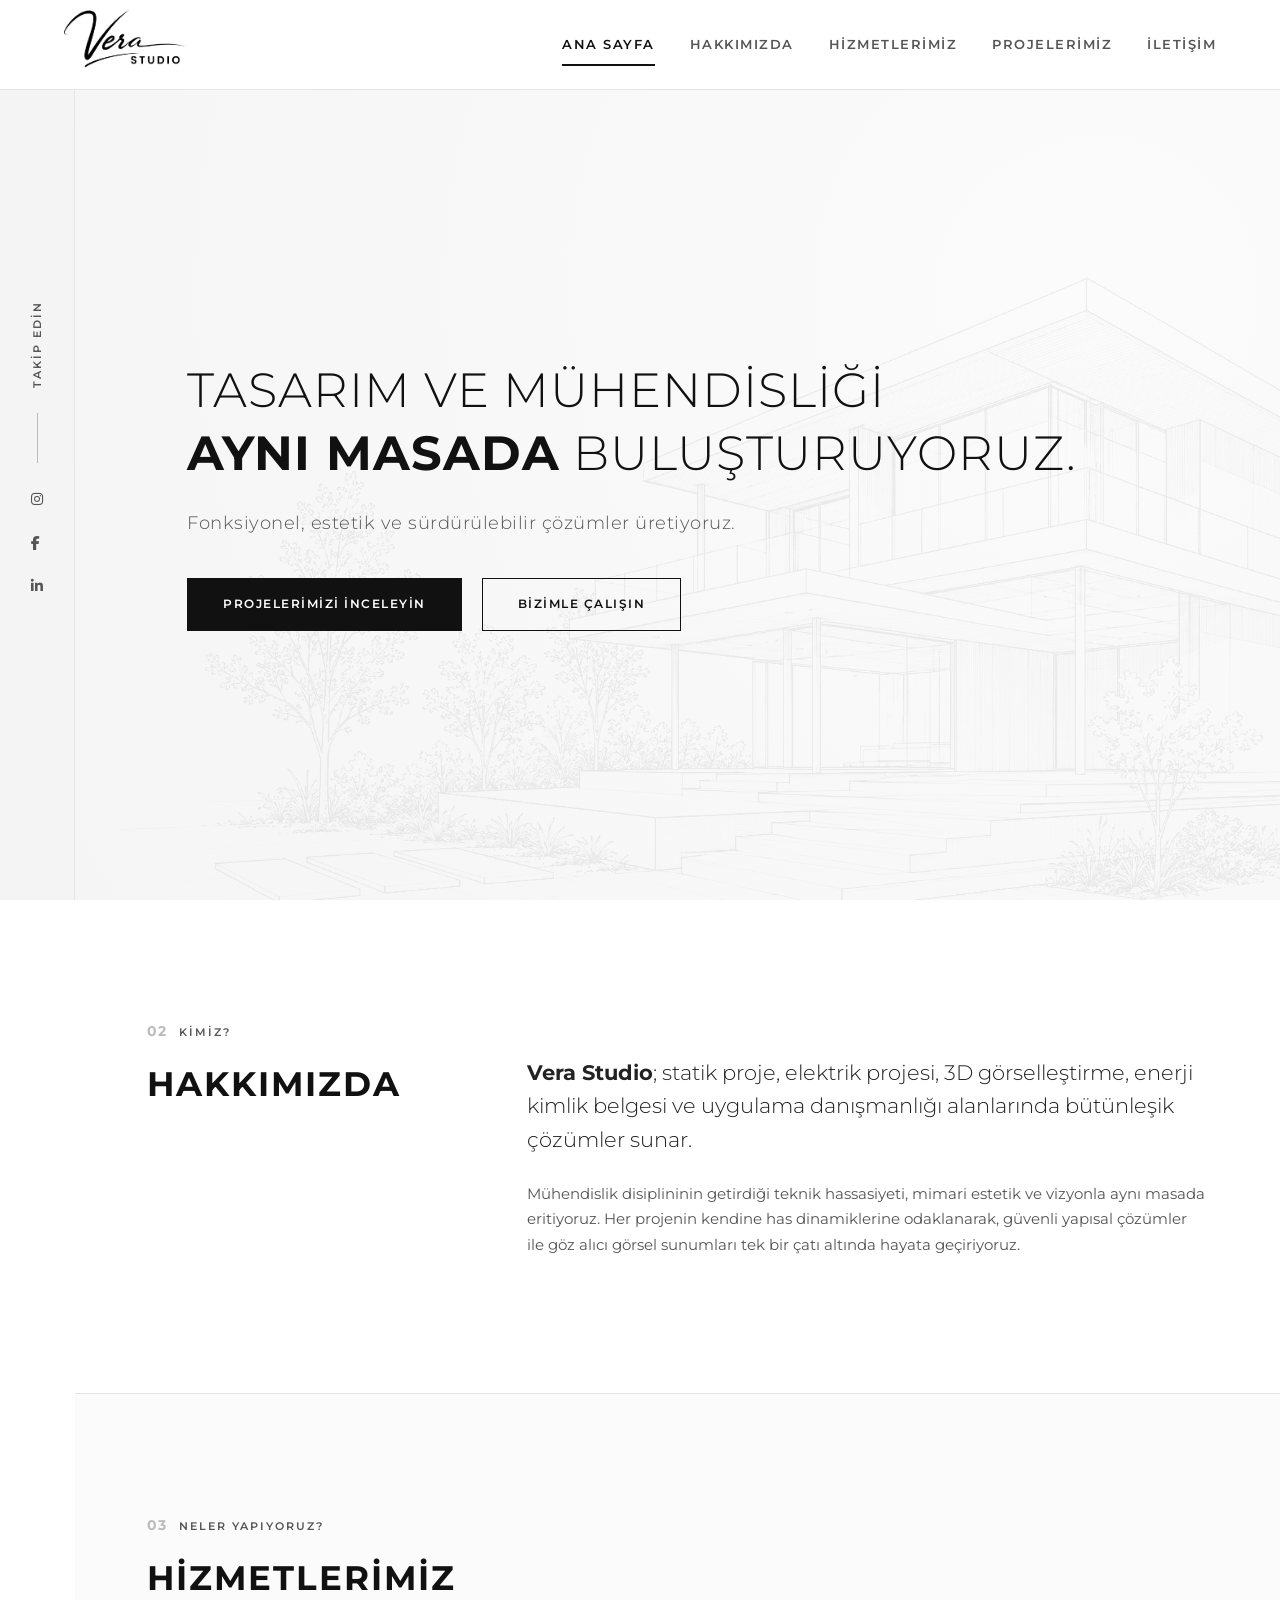
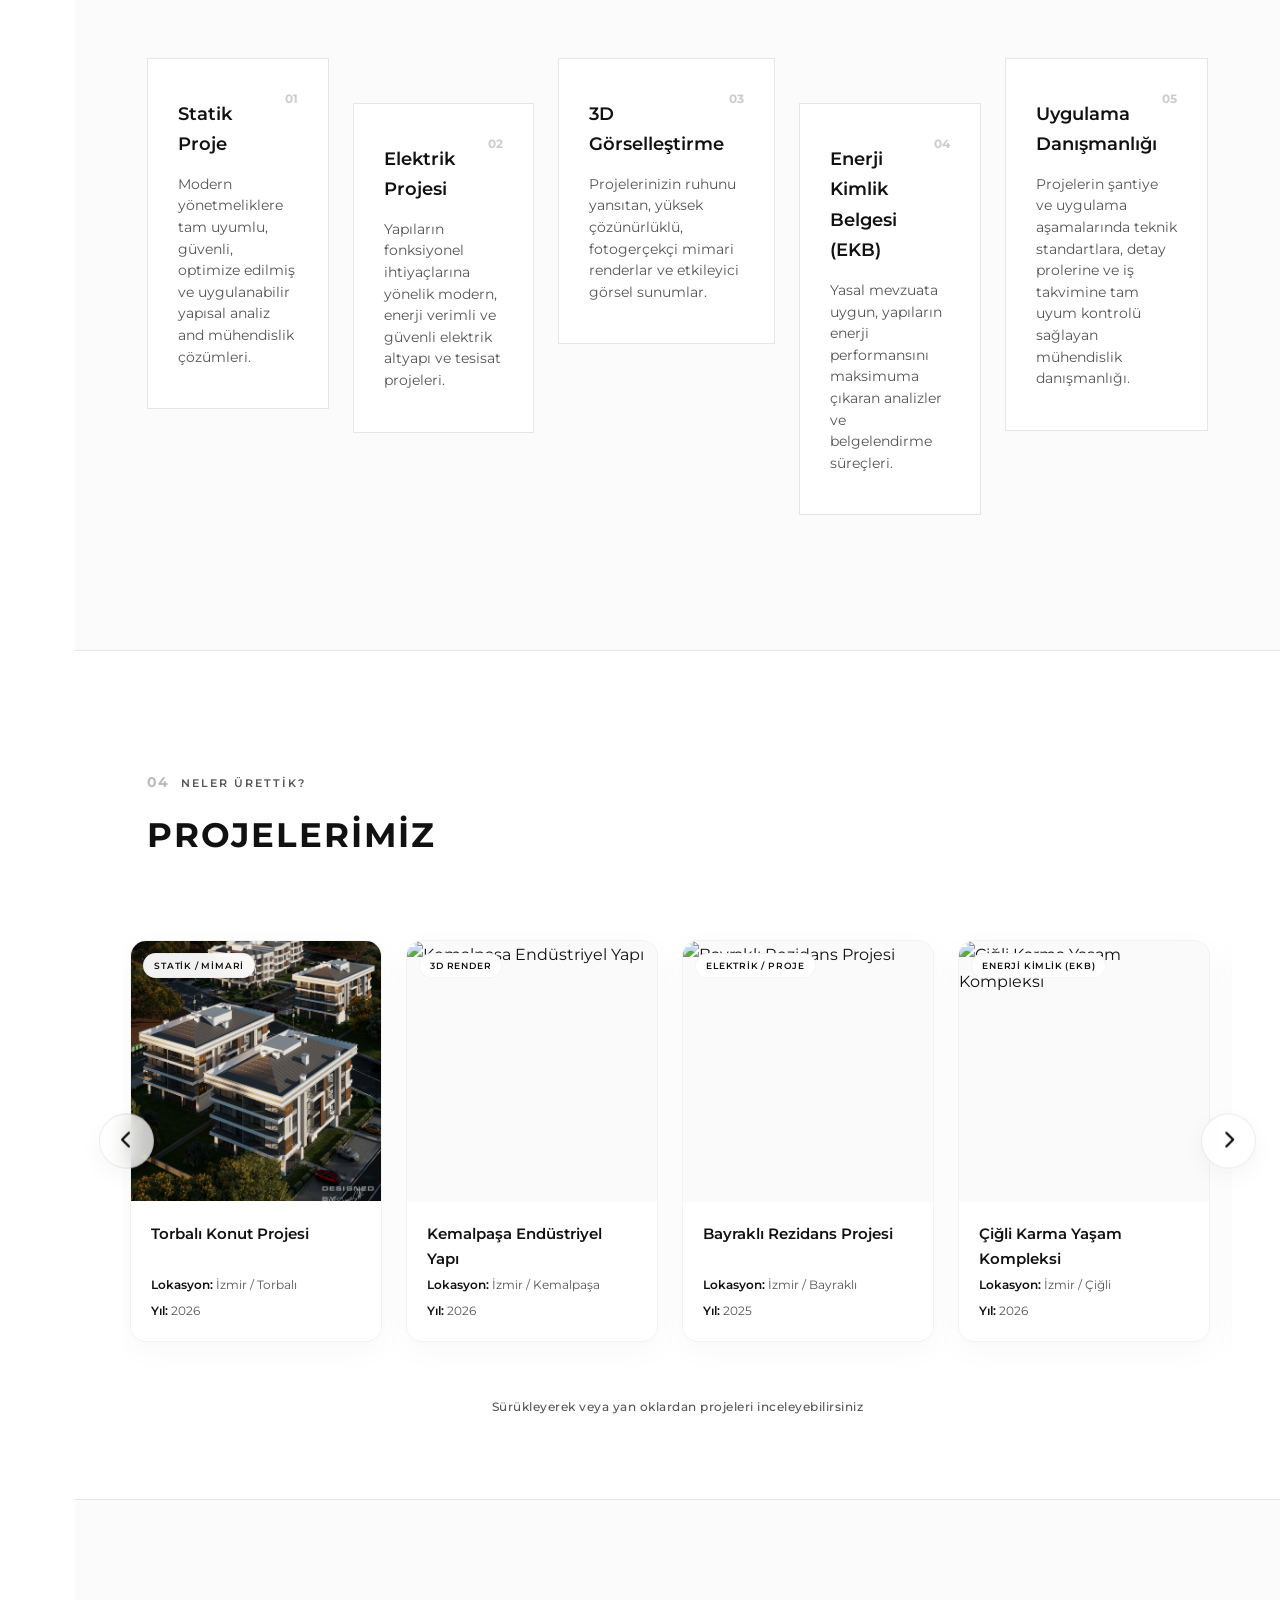
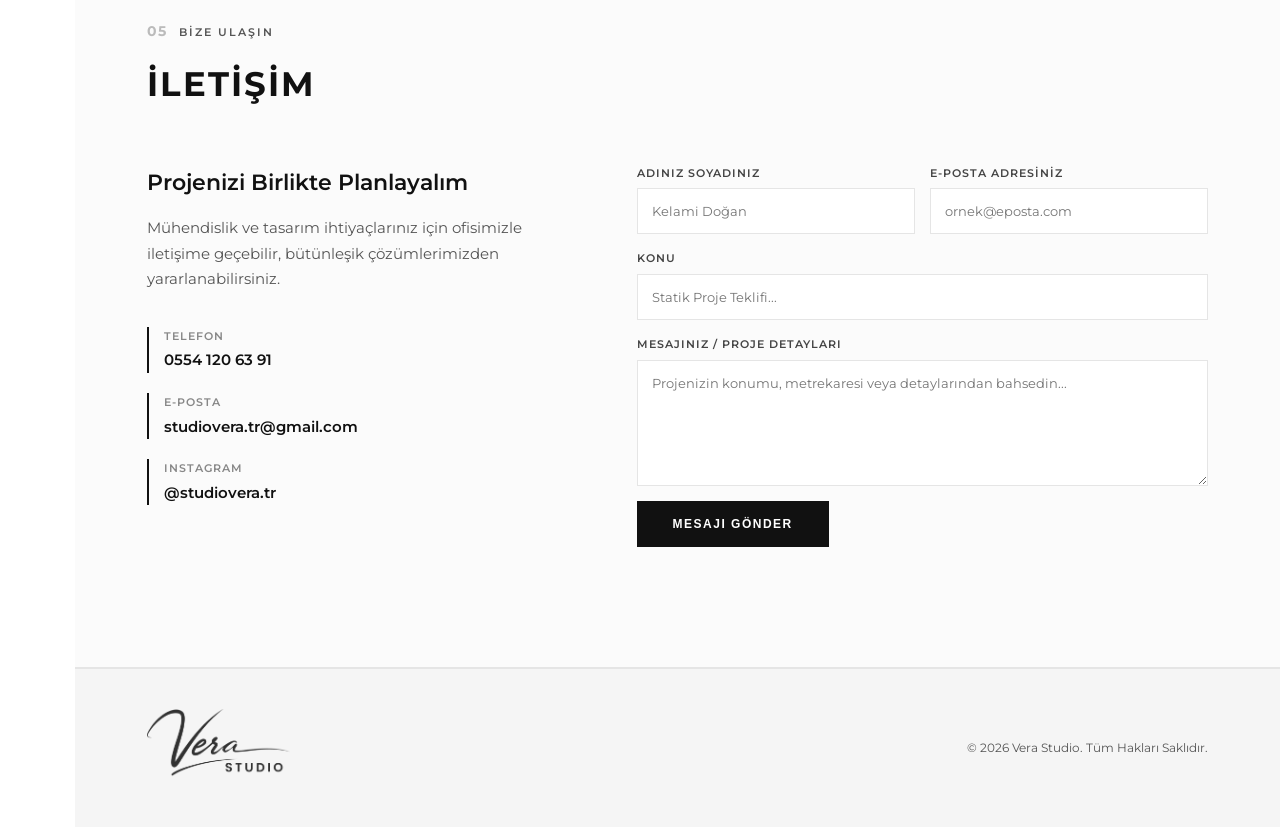
==== commit cb1fb56f: "Update index.html" ====
--- a/index.html
+++ b/index.html
@@ -2,6 +2,7 @@
 <html lang="tr">
 
 <head>
+    <script src="https://identity.netlify.com/v1/netlify-identity-widget.js"></script>
     <meta charset="UTF-8">
     <meta name="viewport" content="width=device-width, initial-scale=1.0, maximum-scale=5.0, minimum-scale=1.0">
     <title>Vera Studio | Entegre Tasarım ve Mühendislik Çözümleri</title>
@@ -680,4 +681,4 @@
     </script>
 </body>
 
-</html>+</html>
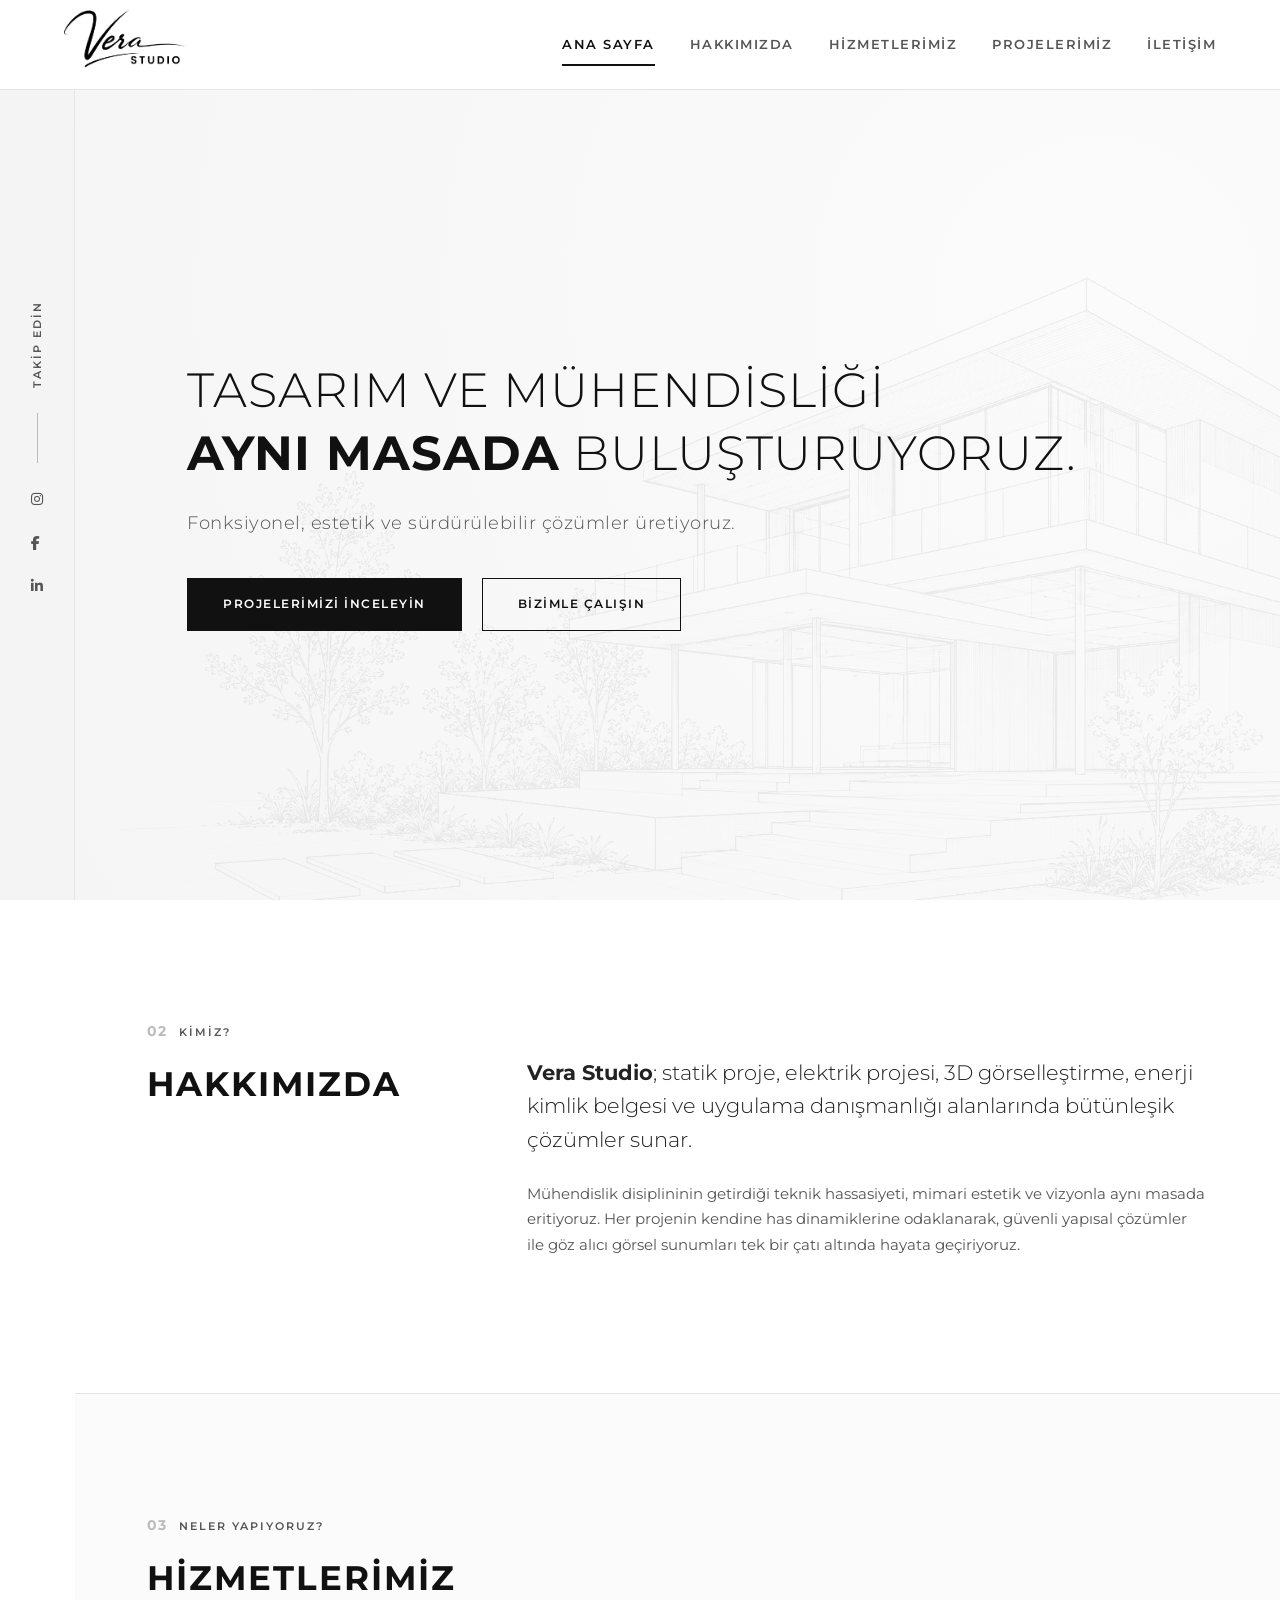
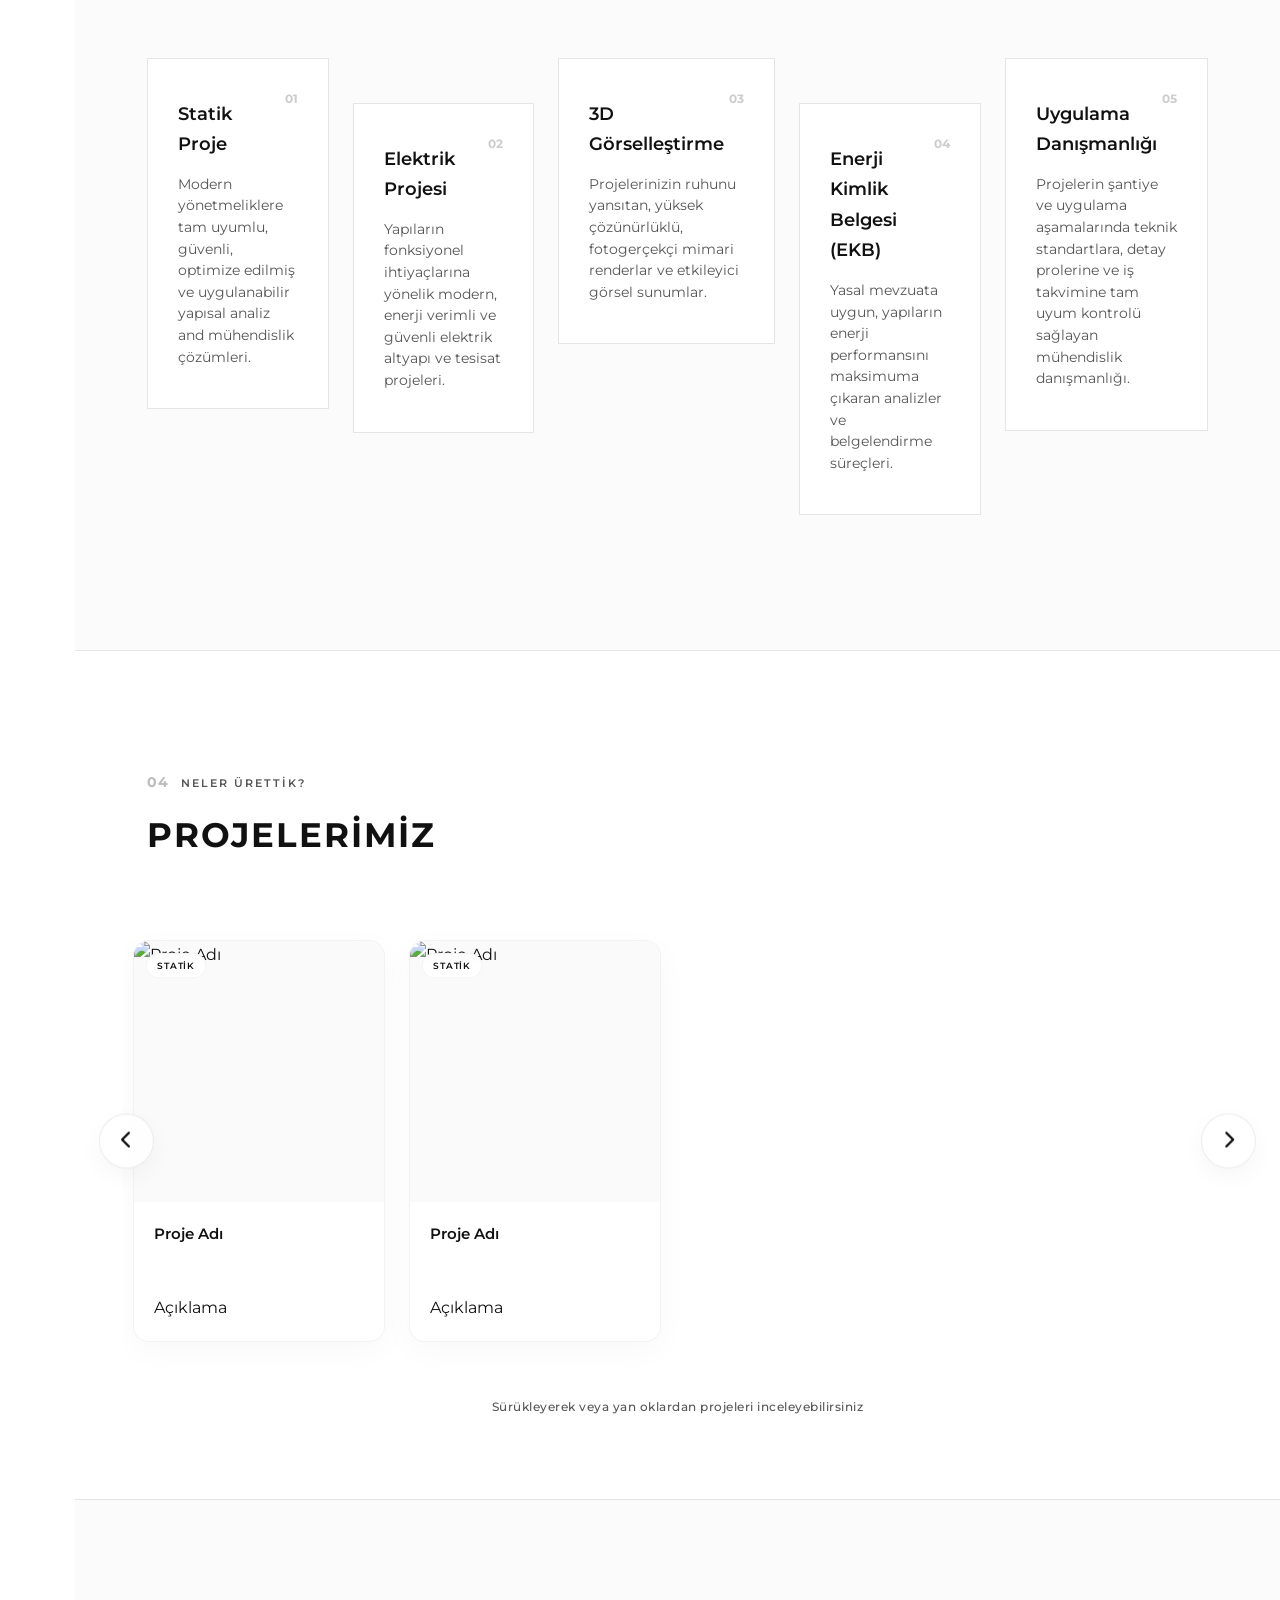
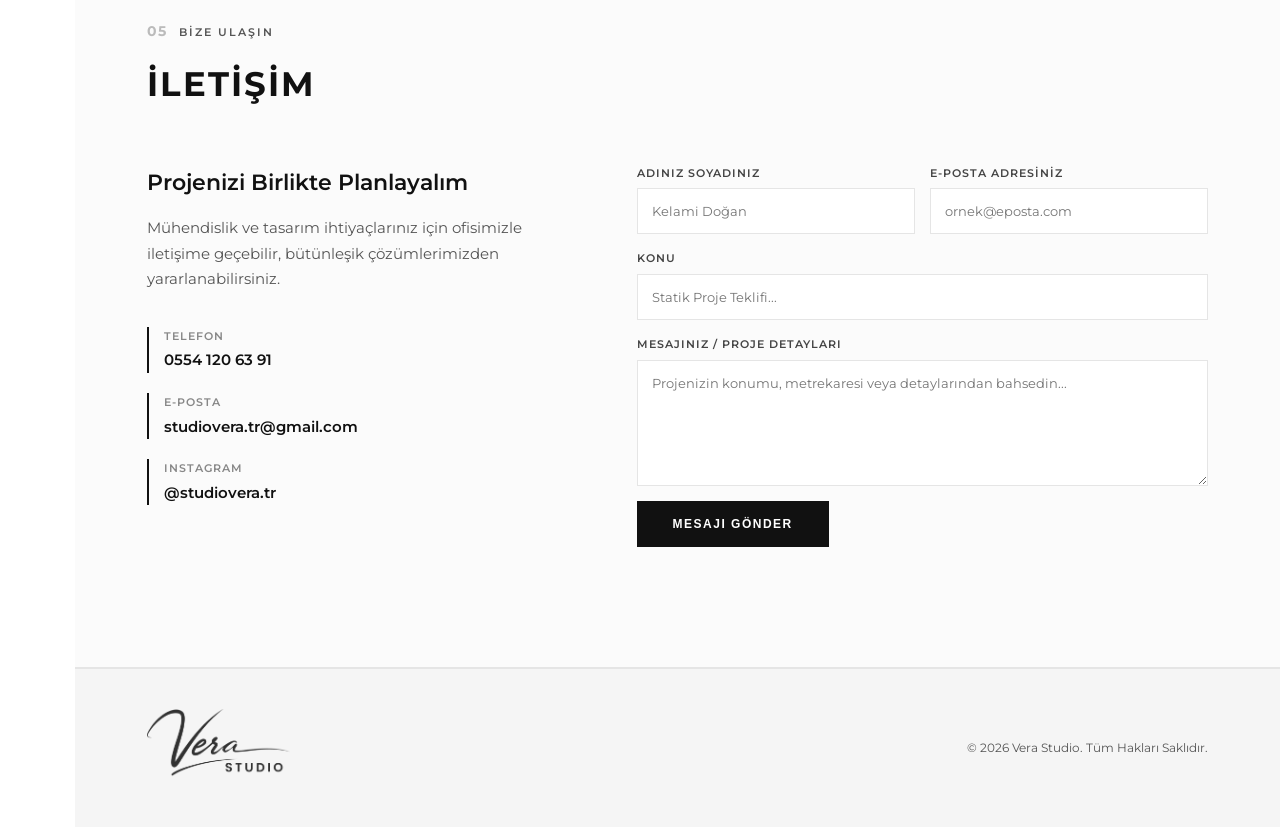
==== commit b133288d: "Update index.html" ====
--- a/index.html
+++ b/index.html
@@ -134,78 +134,7 @@
                     <button class="side-ctrl-btn left-arrow" id="prevBtn" aria-label="Önceki Projeler"> <i class="fa-solid fa-chevron-left"></i> </button>
                     <div class="carousel-viewport" id="carouselViewport">
                         <div class="carousel-track" id="projectTrack">
-                            <div class="project-card-premium" data-id="p1" data-title="Torbalı Konut Projesi" data-category="Statik / Mimari" data-location="İzmir / Torbalı" data-year="2026" data-scope="Statik Modelleme & Cephe Vizyonu" data-desc="Bu projede modern deprem yönetmeliklerine tam uyumlu gelişmiş betonarme taşıyıcı sistem analizleri yapılmıştır. Eş zamanlı olarak estetik ve fonksiyonelliği harmanlayan cephe tasarımı geliştirilmiştir." data-images="assets/projects/p1/p1-1.png, assets/projects/p1/p1-2.png, assets/projects/p1/p1-3.png">
-                                <div class="card-image-slot">
-                                    <div class="premium-placeholder"></div> <span class="premium-tag">Statik / Mimari</span> </div>
-                                <div class="card-details-slot">
-                                    <h3>Torbalı Konut Projesi</h3>
-                                    <div class="project-meta-specs">
-                                        <div class="spec-item"><span class="spec-label">Lokasyon:</span> İzmir / Torbalı</div>
-                                        <div class="spec-item"><span class="spec-label">Yıl:</span> 2026</div>
-                                    </div>
-                                    <div class="project-card-overlay"> <span class="btn-details">Detaylar</span> </div>
-                                </div>
-                            </div>
-                            <div class="project-card-premium" data-id="p2" data-title="Kemalpaşa Endüstriyel Yapı" data-category="3D Render" data-location="İzmir / Kemalpaşa" data-year="2026" data-scope="Betonarme Analiz & Dış Cephe" data-desc="Endüstriyel tesis ihtiyaçlarına yönelik, geniş açıklıklara sahip optimize edilmiş taşıyıcı sistem tasarımı tamamlanmıştır. Corona ve Vray motorları kullanılarak fotogerçekçi çevre ve dış cephe görselleştirmeleri üretilmiştir." data-images="kemalpasa-1.jpg, kemalpasa-2.jpg">
-                                <div class="card-image-slot">
-                                    <div class="premium-placeholder"></div> <span class="premium-tag">3D Render</span> </div>
-                                <div class="card-details-slot">
-                                    <h3>Kemalpaşa Endüstriyel Yapı</h3>
-                                    <div class="project-meta-specs">
-                                        <div class="spec-item"><span class="spec-label">Lokasyon:</span> İzmir / Kemalpaşa</div>
-                                        <div class="spec-item"><span class="spec-label">Yıl:</span> 2026</div>
-                                    </div>
-                                    <div class="project-card-overlay"> <span class="btn-details">Detaylar</span> </div>
-                                </div>
-                            </div>
-                            <div class="project-card-premium" data-id="p3" data-title="Bayraklı Rezidans Projesi" data-category="Elektrik / Proje" data-location="İzmir / Bayraklı" data-year="2025" data-scope="Kuvvetli & Zayıf Akım Altyapısı" data-desc="Yüksek katlı rezidans bloğunun tüm kuvvetli akım, aydınlatma, yangın ihbar ve akıllı bina altyapı projeleri mühendislik standartlarına tam uyumlu ve enerji verimliliği odaklı olarak hazırlanmıştır." data-images="bayrakli-1.jpg">
-                                <div class="card-image-slot">
-                                    <div class="premium-placeholder"></div> <span class="premium-tag">Elektrik / Proje</span> </div>
-                                <div class="card-details-slot">
-                                    <h3>Bayraklı Rezidans Projesi</h3>
-                                    <div class="project-meta-specs">
-                                        <div class="spec-item"><span class="spec-label">Lokasyon:</span> İzmir / Bayraklı</div>
-                                        <div class="spec-item"><span class="spec-label">Yıl:</span> 2025</div>
-                                    </div>
-                                    <div class="project-card-overlay"> <span class="btn-details">Detaylar</span> </div>
-                                </div>
-                            </div>
-                            <div class="project-card-premium" data-id="p4" data-title="Çiğli Karma Yaşam Kompleksi" data-category="Enerji Kimlik (EKB)" data-location="İzmir / Çiğli" data-year="2026" data-scope="Bütünleşik EKB Belgelendirme" data-desc="Karma kullanımlı projenin yasal mevzuatlara tam uyumlu Enerji Kimlik Belgesi (EKB) süreçleri yönetilmiştir. Isı yalıtımı ve mekanik otomasyon sistemlerinin performans analizleri yapılarak belgelendirilmiştir." data-images="cigli-1.jpg, cigli-2.jpg, cigli-3.jpg, cigli-4.jpg">
-                                <div class="card-image-slot">
-                                    <div class="premium-placeholder"></div> <span class="premium-tag">Enerji Kimlik (EKB)</span> </div>
-                                <div class="card-details-slot">
-                                    <h3>Çiğli Karma Yaşam Kompleksi</h3>
-                                    <div class="project-meta-specs">
-                                        <div class="spec-item"><span class="spec-label">Lokasyon:</span> İzmir / Çiğli</div>
-                                        <div class="spec-item"><span class="spec-label">Yıl:</span> 2026</div>
-                                    </div>
-                                    <div class="project-card-overlay"> <span class="btn-details">Detaylar</span> </div>
-                                </div>
-                            </div>
-                            <div class="project-card-premium" data-id="p5" data-title="Balatçık Loft Yapısı" data-category="Uygulama / Mimari" data-location="İzmir / Balatçık" data-year="2025" data-scope="Şantiye Uygulama Danışmanlığı" data-desc="Tasarım aşamasından şantiye safhasına geçiş sürecinde; tüm detay projelerinin imalat standartlarına, statik raporlara ve mimari detaylara tam uyumu yerinde denetlenmiş ve teknik danışmanlık sağlanmıştır." data-images="balatcik-1.jpg, balatcik-2.jpg">
-                                <div class="card-image-slot">
-                                    <div class="premium-placeholder"></div> <span class="premium-tag">Uygulama / Mimari</span> </div>
-                                <div class="card-details-slot">
-                                    <h3>Balatçık Loft Yapısı</h3>
-                                    <div class="project-meta-specs">
-                                        <div class="spec-item"><span class="spec-label">Lokasyon:</span> İzmir / Balatçık</div>
-                                        <div class="spec-item"><span class="spec-label">Yıl:</span> 2025</div>
-                                    </div>
-                                    <div class="project-card-overlay"> <span class="btn-details">Detaylar</span> </div>
-                                </div>
-                            </div>
-                            <div class="project-card-premium" data-id="p6" data-title="Çamdibi Konsept Tasarımı" data-category="3D Görselleştirme" data-location="İzmir / Çamdibi" data-year="2026" data-scope="Fotogerçekçi İç & Dış Mekan Render" data-desc="Projenin tüm pazarlama faaliyetlerinde kullanılmak üzere üst düzey iç mekan mobilya yerleşimleri ve modern cephe malzeme detayları 3ds Max ve Corona Renderer ile kusursuzca modellenmiştir." data-images="camdibi-1.jpg, camdibi-2.jpg, camdibi-3.jpg">
-                                <div class="card-image-slot">
-                                    <div class="premium-placeholder"></div> <span class="premium-tag">3D Görselleştirme</span> </div>
-                                <div class="card-details-slot">
-                                    <h3>Çamdibi Konsept Tasarımı</h3>
-                                    <div class="project-meta-specs">
-                                        <div class="spec-item"><span class="spec-label">Lokasyon:</span> İzmir / Çamdibi</div>
-                                        <div class="spec-item"><span class="spec-label">Yıl:</span> 2026</div>
-                                    </div>
-                                    <div class="project-card-overlay"> <span class="btn-details">Detaylar</span> </div>
-                                </div>
-                            </div>
+                         
                         </div>
                     </div>
                     <button class="side-ctrl-btn right-arrow" id="nextBtn" aria-label="Sonraki Projeler"> <i class="fa-solid fa-chevron-right"></i> </button>
@@ -679,6 +608,44 @@
     window.addEventListener('hashchange', updateActiveLink);
 
     </script>
+
+    <script src="https://cdn.jsdelivr.net/npm/marked/marked.min.js"></script>
+<script>
+  async function projeleriYukle() {
+    const track = document.getElementById('projectTrack');
+    // Burada senin projeler klasöründeki dosya isimlerin olacak
+    const projeDosyalari = ['torbali-konut.md', 'kemalpasa-endustriyel.md']; // Örnek isimler
+
+    for (const dosya of projeDosyalari) {
+      const response = await fetch(`/projeler/${dosya}`);
+      const metin = await response.text();
+      const veri = parseMarkdown(metin); // Markdown içindeki başlık/görsel verilerini ayırır
+
+      const card = `
+        <div class="project-card-premium">
+          <div class="card-image-slot">
+            <img src="${veri.image}" alt="${veri.title}">
+            <span class="premium-tag">${veri.category}</span>
+          </div>
+          <div class="card-details-slot">
+            <h3>${veri.title}</h3>
+            <p>${veri.desc}</p>
+          </div>
+        </div>
+      `;
+      track.innerHTML += card;
+    }
+  }
+
+  // Markdown'ın içindeki YAML verilerini okumak için yardımcı fonksiyon
+  function parseMarkdown(md) {
+    // Bu kısım, Decap CMS'in Markdown içine koyduğu --- başlıkları okur
+    // Şimdilik basit bir yapı kurduk, projelerin arttıkça burayı geliştiririz.
+    return { title: "Proje Adı", image: "assets/projects/p1.png", category: "Statik", desc: "Açıklama" };
+  }
+
+  projeleriYukle();
+</script>
 </body>
 
 </html>
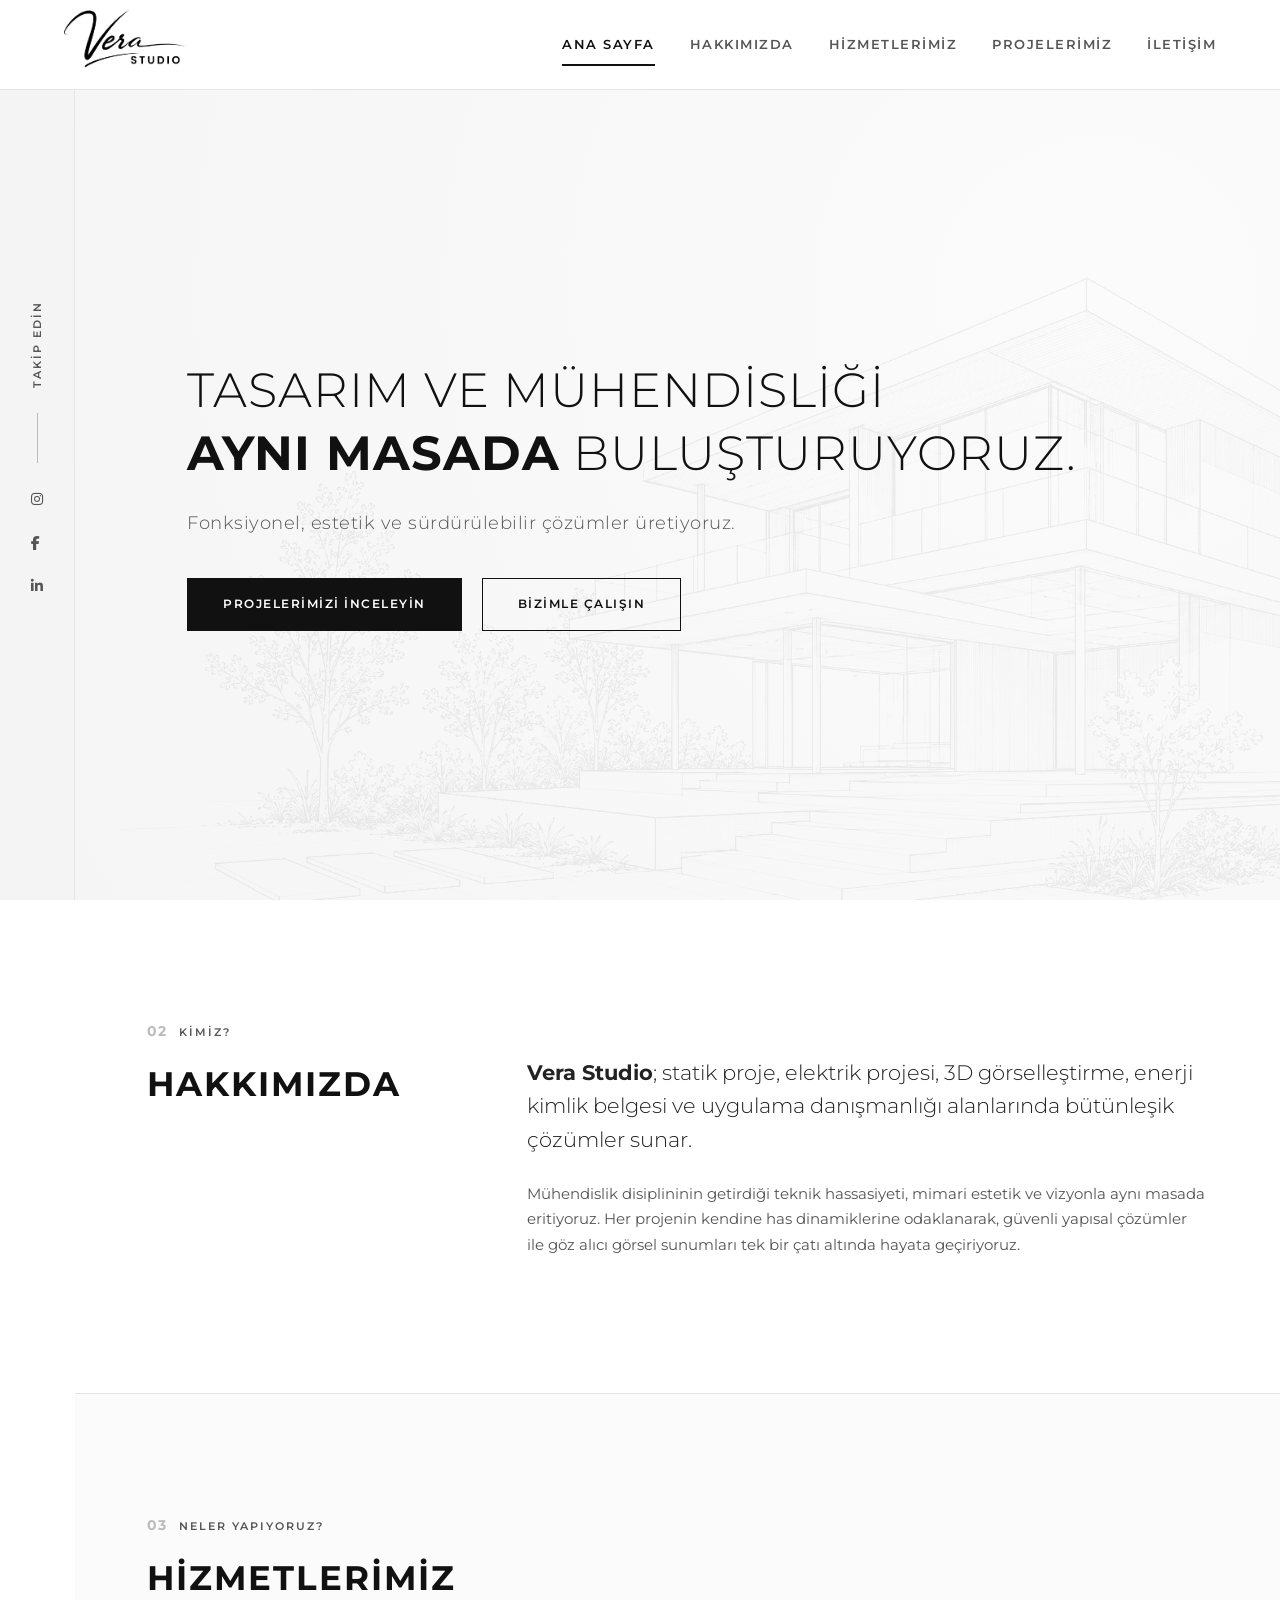
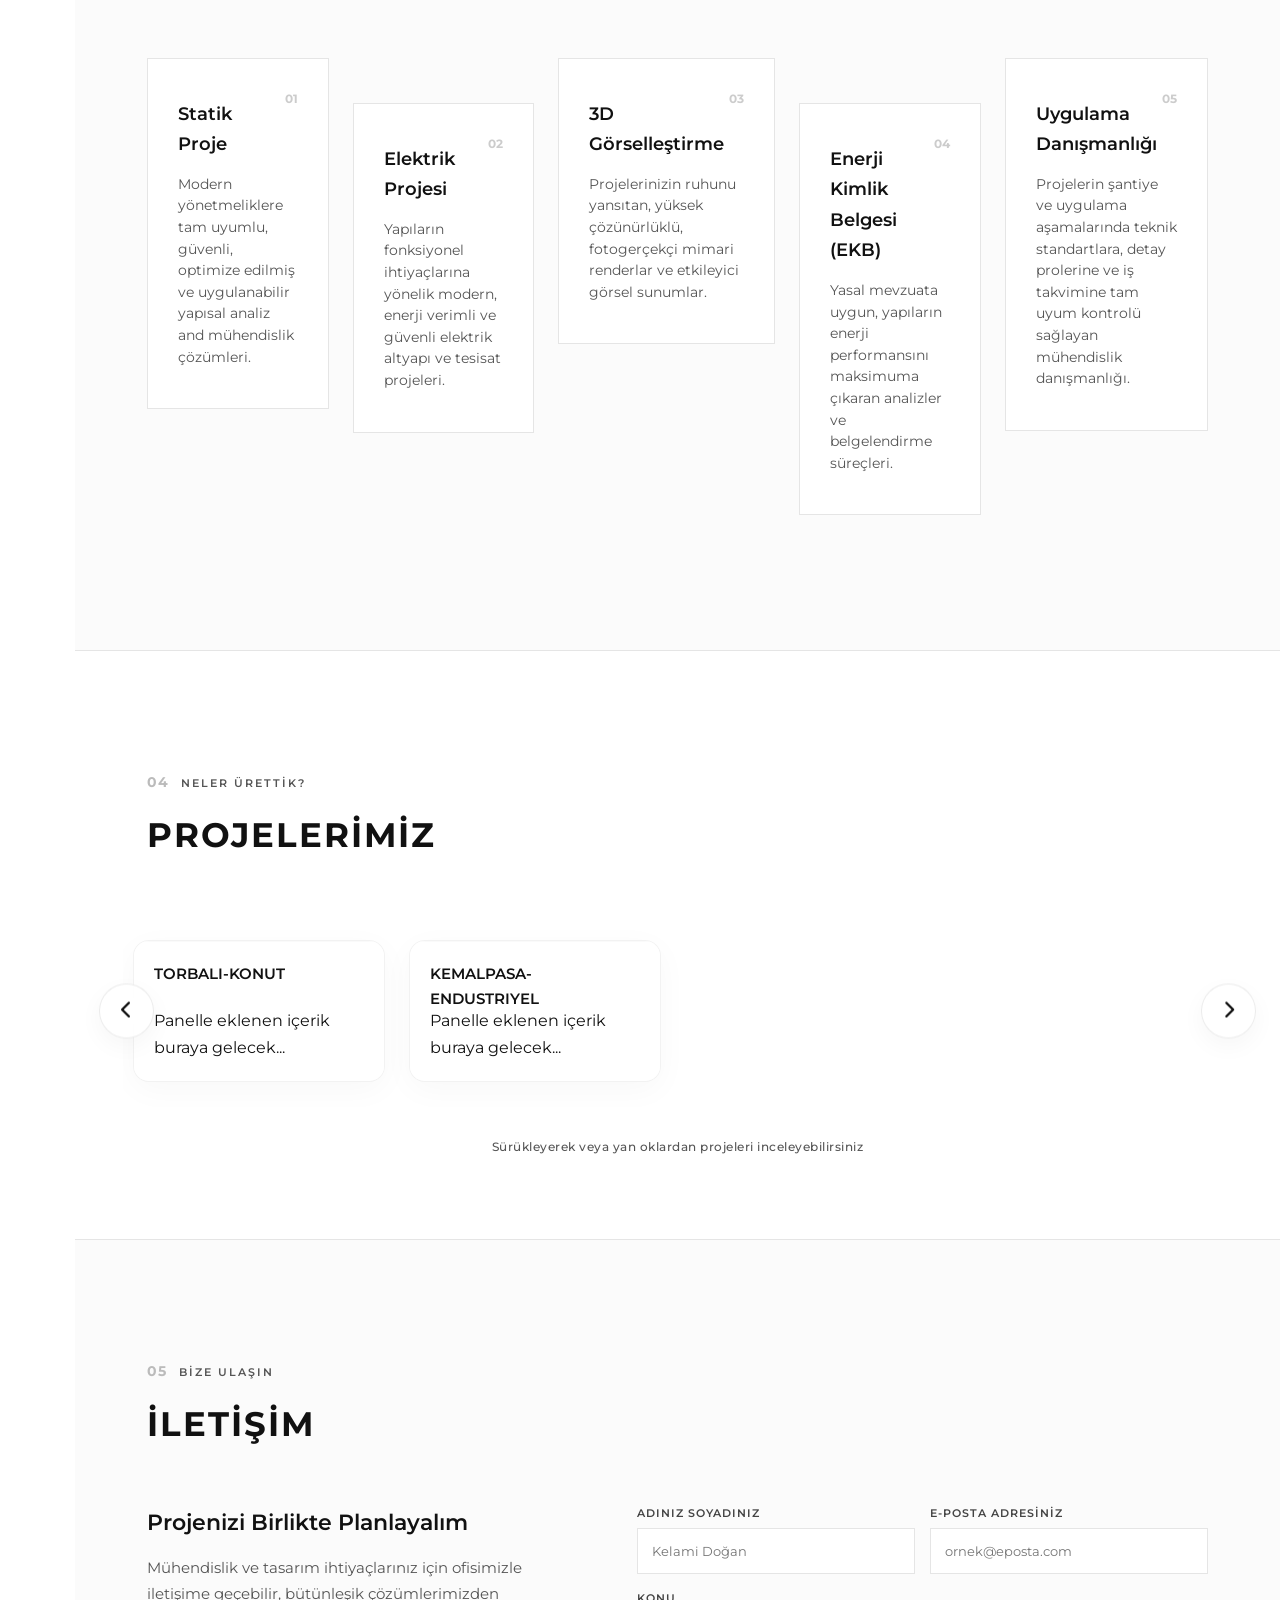
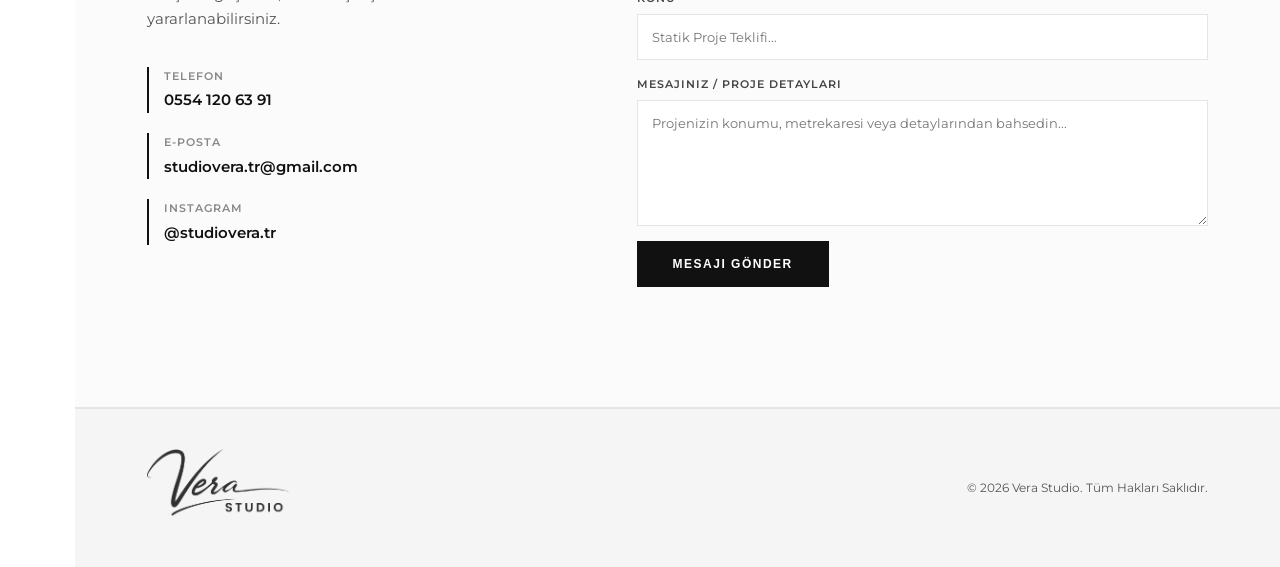
==== commit 9fa84adf: "Update index.html" ====
--- a/index.html
+++ b/index.html
@@ -609,41 +609,31 @@
 
     </script>
 
-    <script src="https://cdn.jsdelivr.net/npm/marked/marked.min.js"></script>
-<script>
+    <script>
   async function projeleriYukle() {
     const track = document.getElementById('projectTrack');
-    // Burada senin projeler klasöründeki dosya isimlerin olacak
-    const projeDosyalari = ['torbali-konut.md', 'kemalpasa-endustriyel.md']; // Örnek isimler
-
-    for (const dosya of projeDosyalari) {
+    
+    // Projeler klasöründeki dosyaların listesi (Gelecekte burayı otomatik taratacağız)
+    const dosyaListesi = ['torbali-konut.md', 'kemalpasa-endustriyel.md']; 
+
+    for (const dosya of dosyaListesi) {
       const response = await fetch(`/projeler/${dosya}`);
       const metin = await response.text();
-      const veri = parseMarkdown(metin); // Markdown içindeki başlık/görsel verilerini ayırır
-
+      
+      // Markdown içindeki basit verileri çekelim
+      // Not: Markdown dosyanın içindeki veriyi ayrıştırmak için 
+      // daha profesyonel bir yapıya geçeceğiz ama başlangıç için:
       const card = `
         <div class="project-card-premium">
-          <div class="card-image-slot">
-            <img src="${veri.image}" alt="${veri.title}">
-            <span class="premium-tag">${veri.category}</span>
-          </div>
-          <div class="card-details-slot">
-            <h3>${veri.title}</h3>
-            <p>${veri.desc}</p>
-          </div>
+           <div class="card-details-slot">
+              <h3>${dosya.replace('.md', '').toUpperCase()}</h3>
+              <p>Panelle eklenen içerik buraya gelecek...</p>
+           </div>
         </div>
       `;
       track.innerHTML += card;
     }
   }
-
-  // Markdown'ın içindeki YAML verilerini okumak için yardımcı fonksiyon
-  function parseMarkdown(md) {
-    // Bu kısım, Decap CMS'in Markdown içine koyduğu --- başlıkları okur
-    // Şimdilik basit bir yapı kurduk, projelerin arttıkça burayı geliştiririz.
-    return { title: "Proje Adı", image: "assets/projects/p1.png", category: "Statik", desc: "Açıklama" };
-  }
-
   projeleriYukle();
 </script>
 </body>
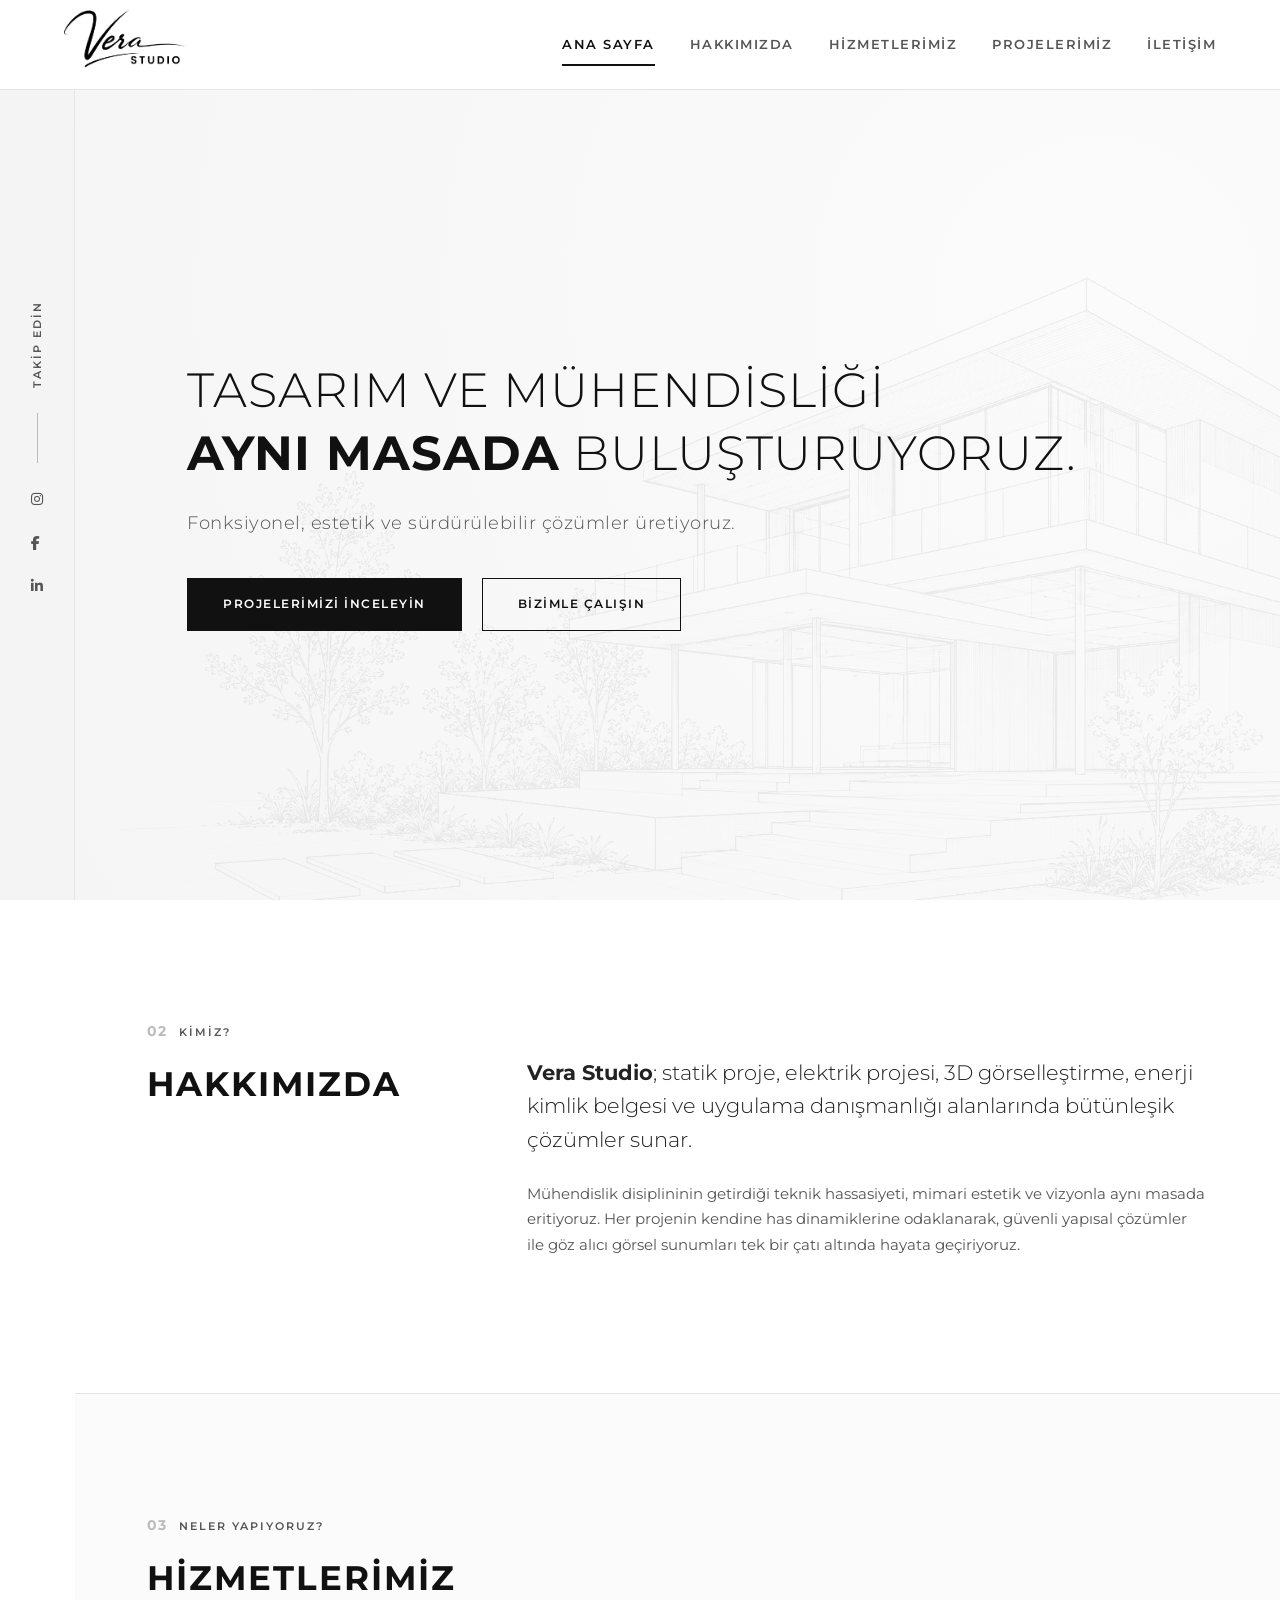
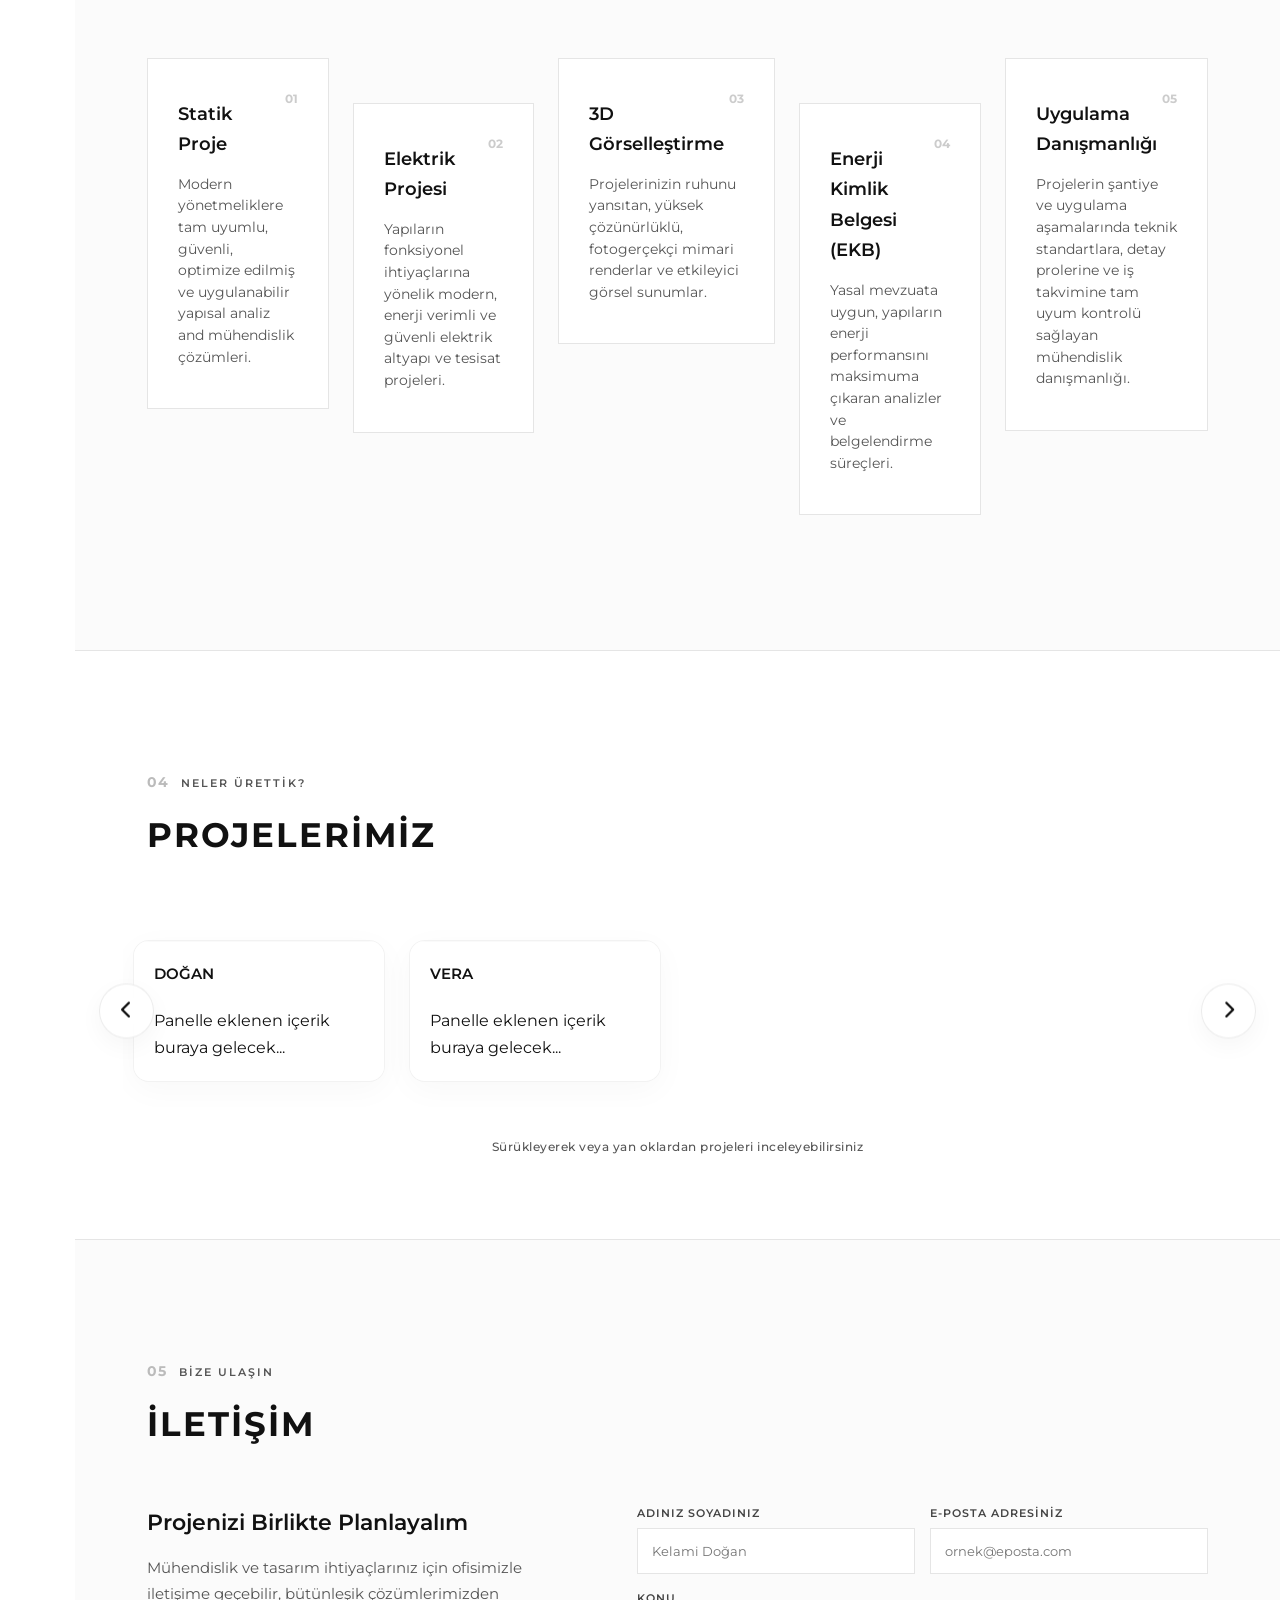
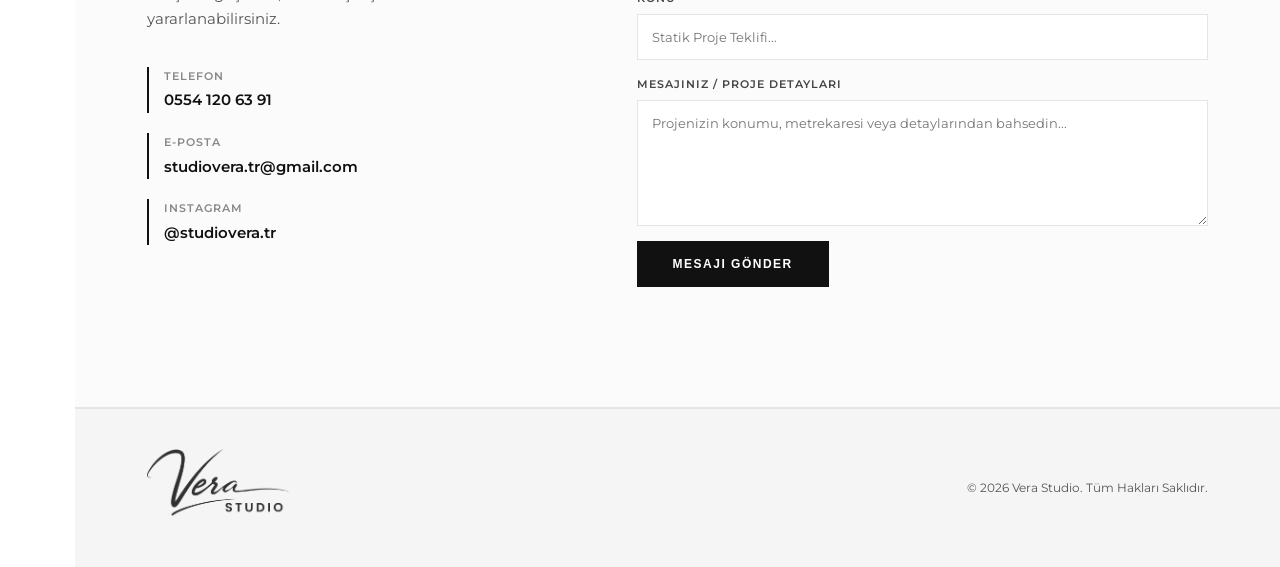
==== commit 0c7764e1: "Update index.html" ====
--- a/index.html
+++ b/index.html
@@ -614,7 +614,7 @@
     const track = document.getElementById('projectTrack');
     
     // Projeler klasöründeki dosyaların listesi (Gelecekte burayı otomatik taratacağız)
-    const dosyaListesi = ['torbali-konut.md', 'kemalpasa-endustriyel.md']; 
+    const dosyaListesi = ['doğan.md', 'vera.md']; 
 
     for (const dosya of dosyaListesi) {
       const response = await fetch(`/projeler/${dosya}`);
